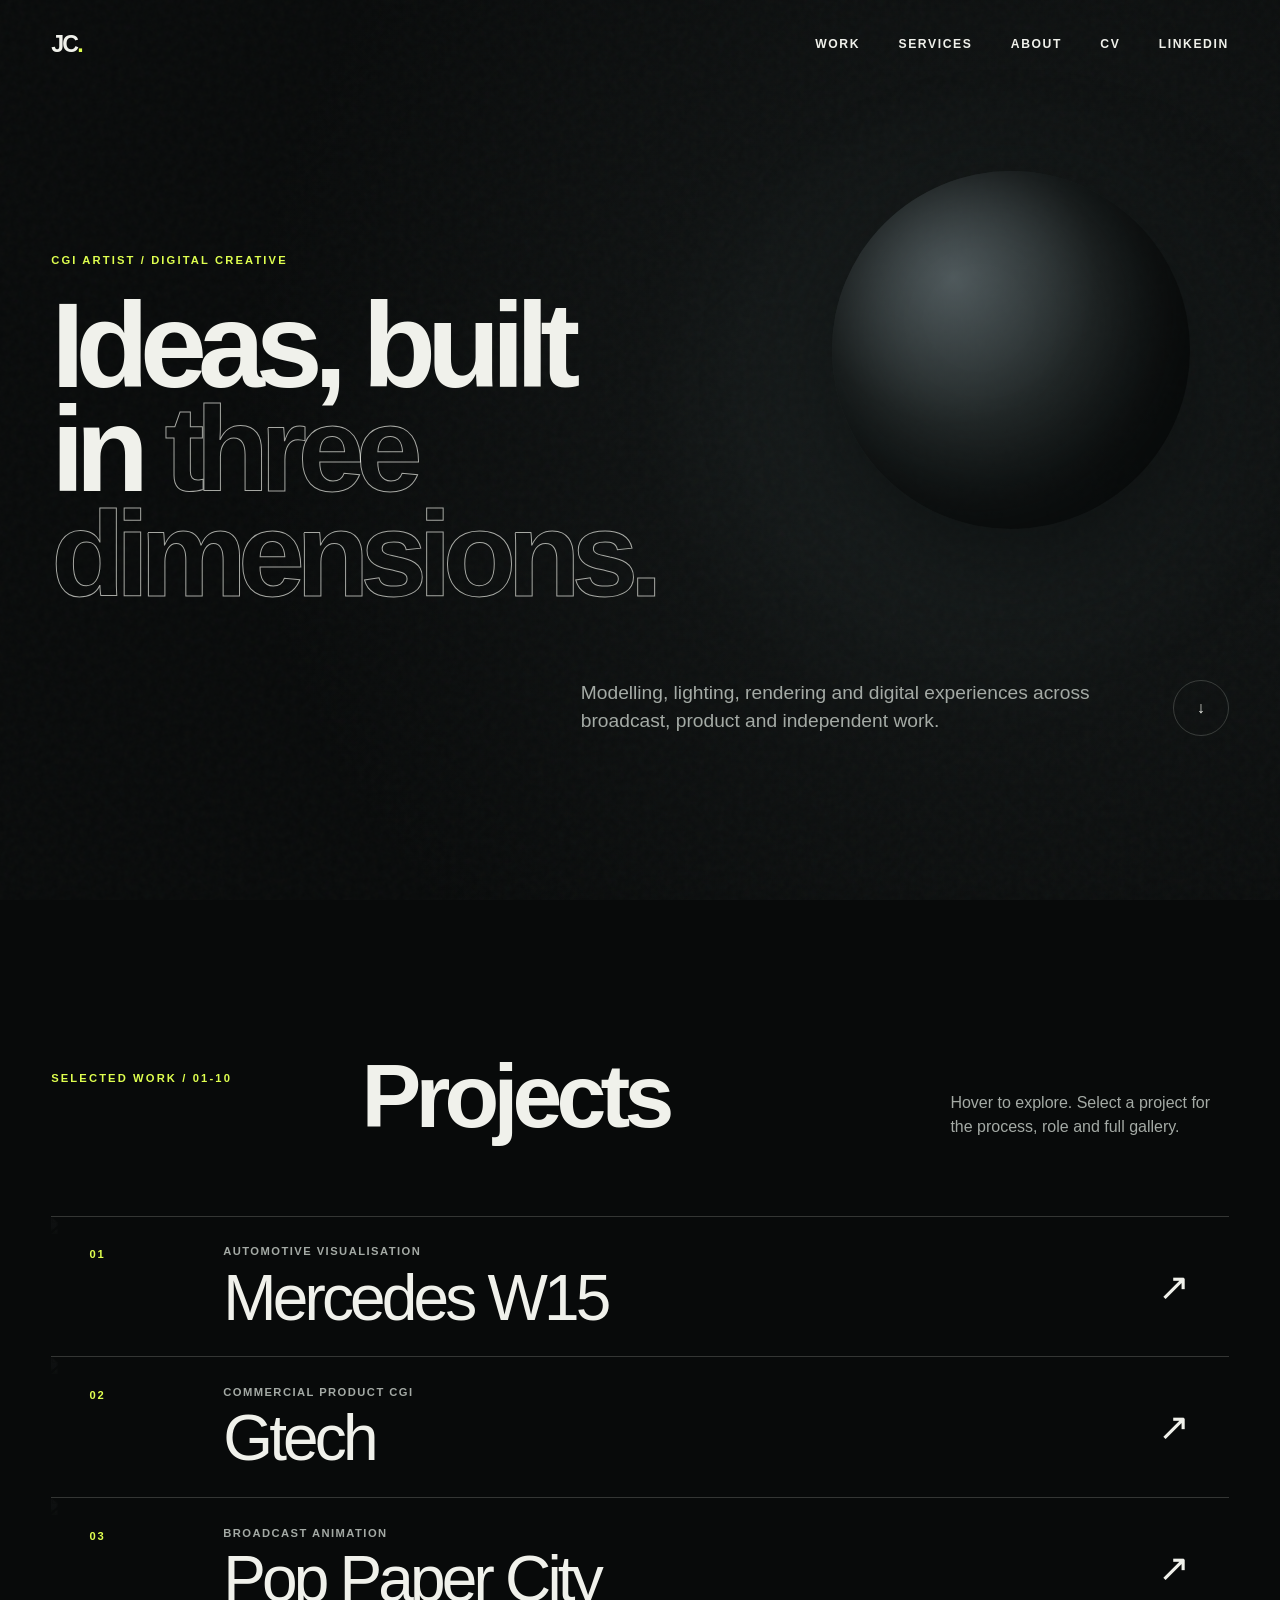
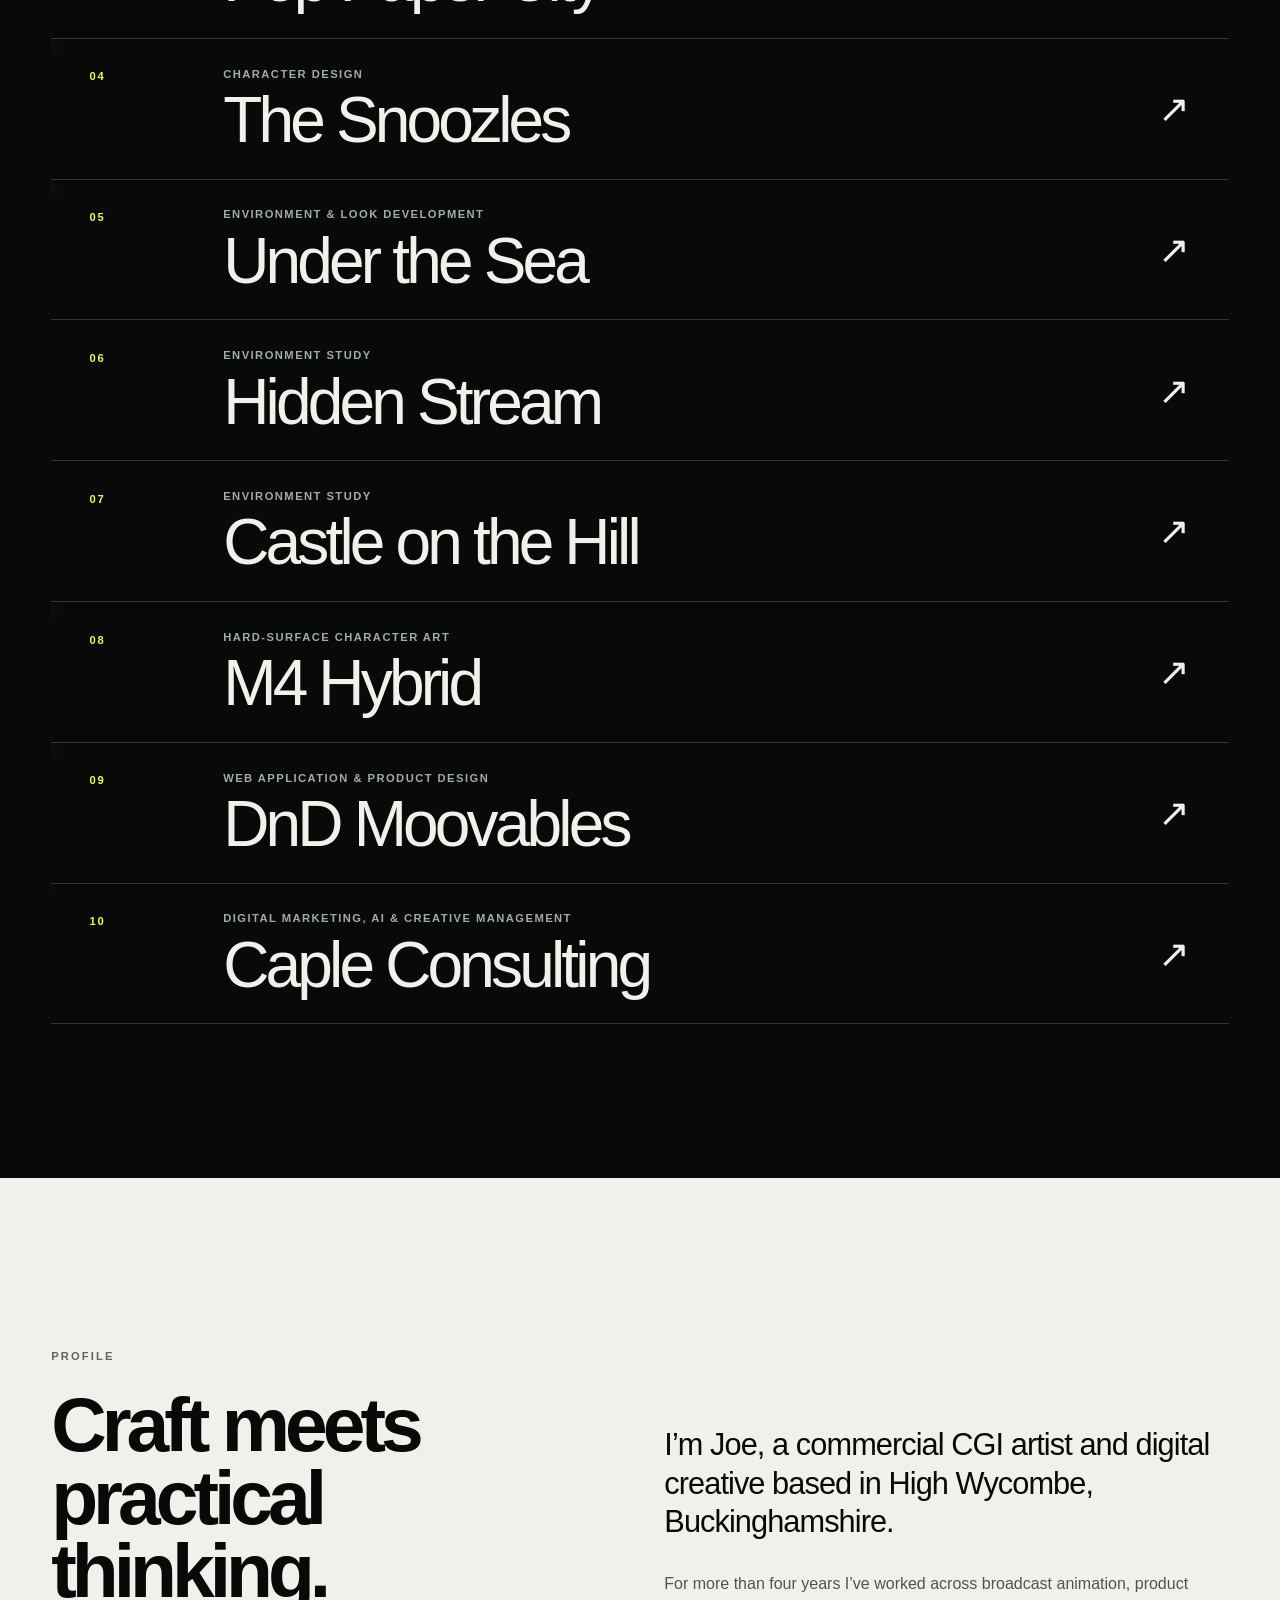
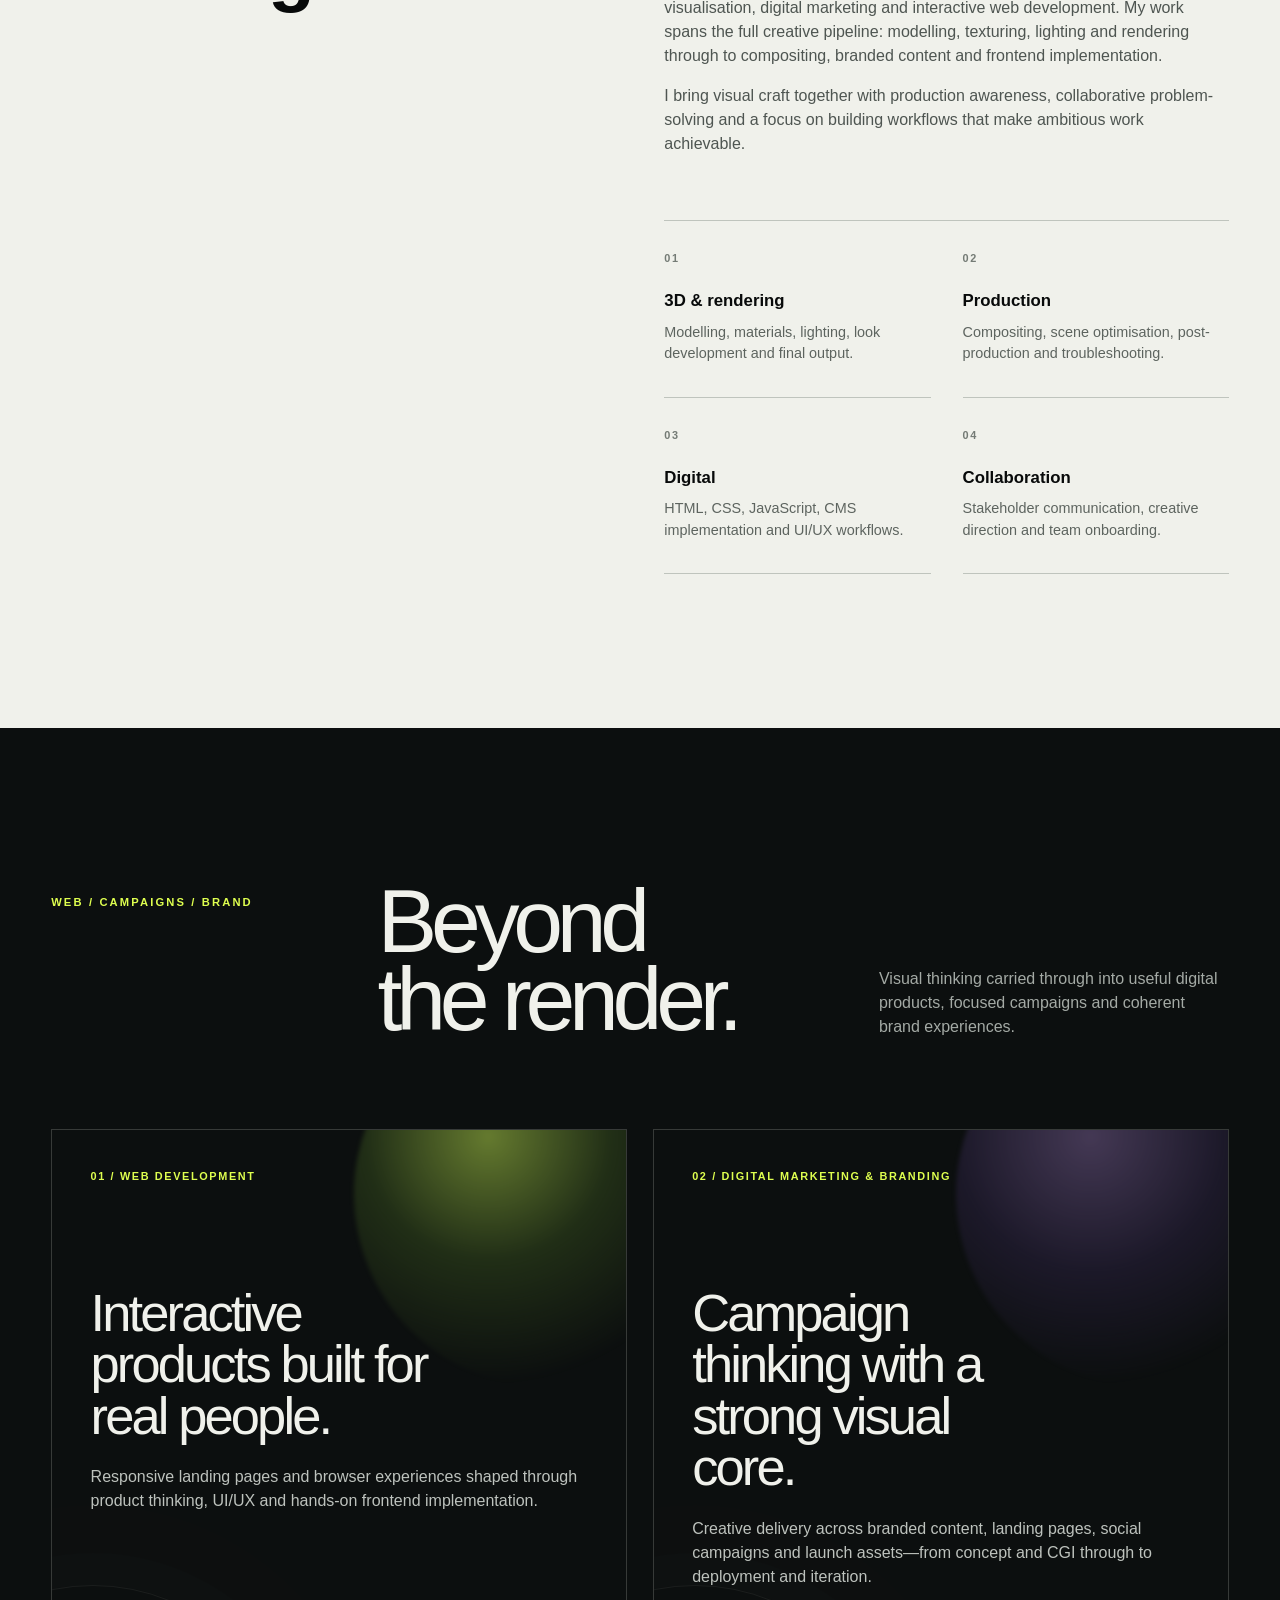
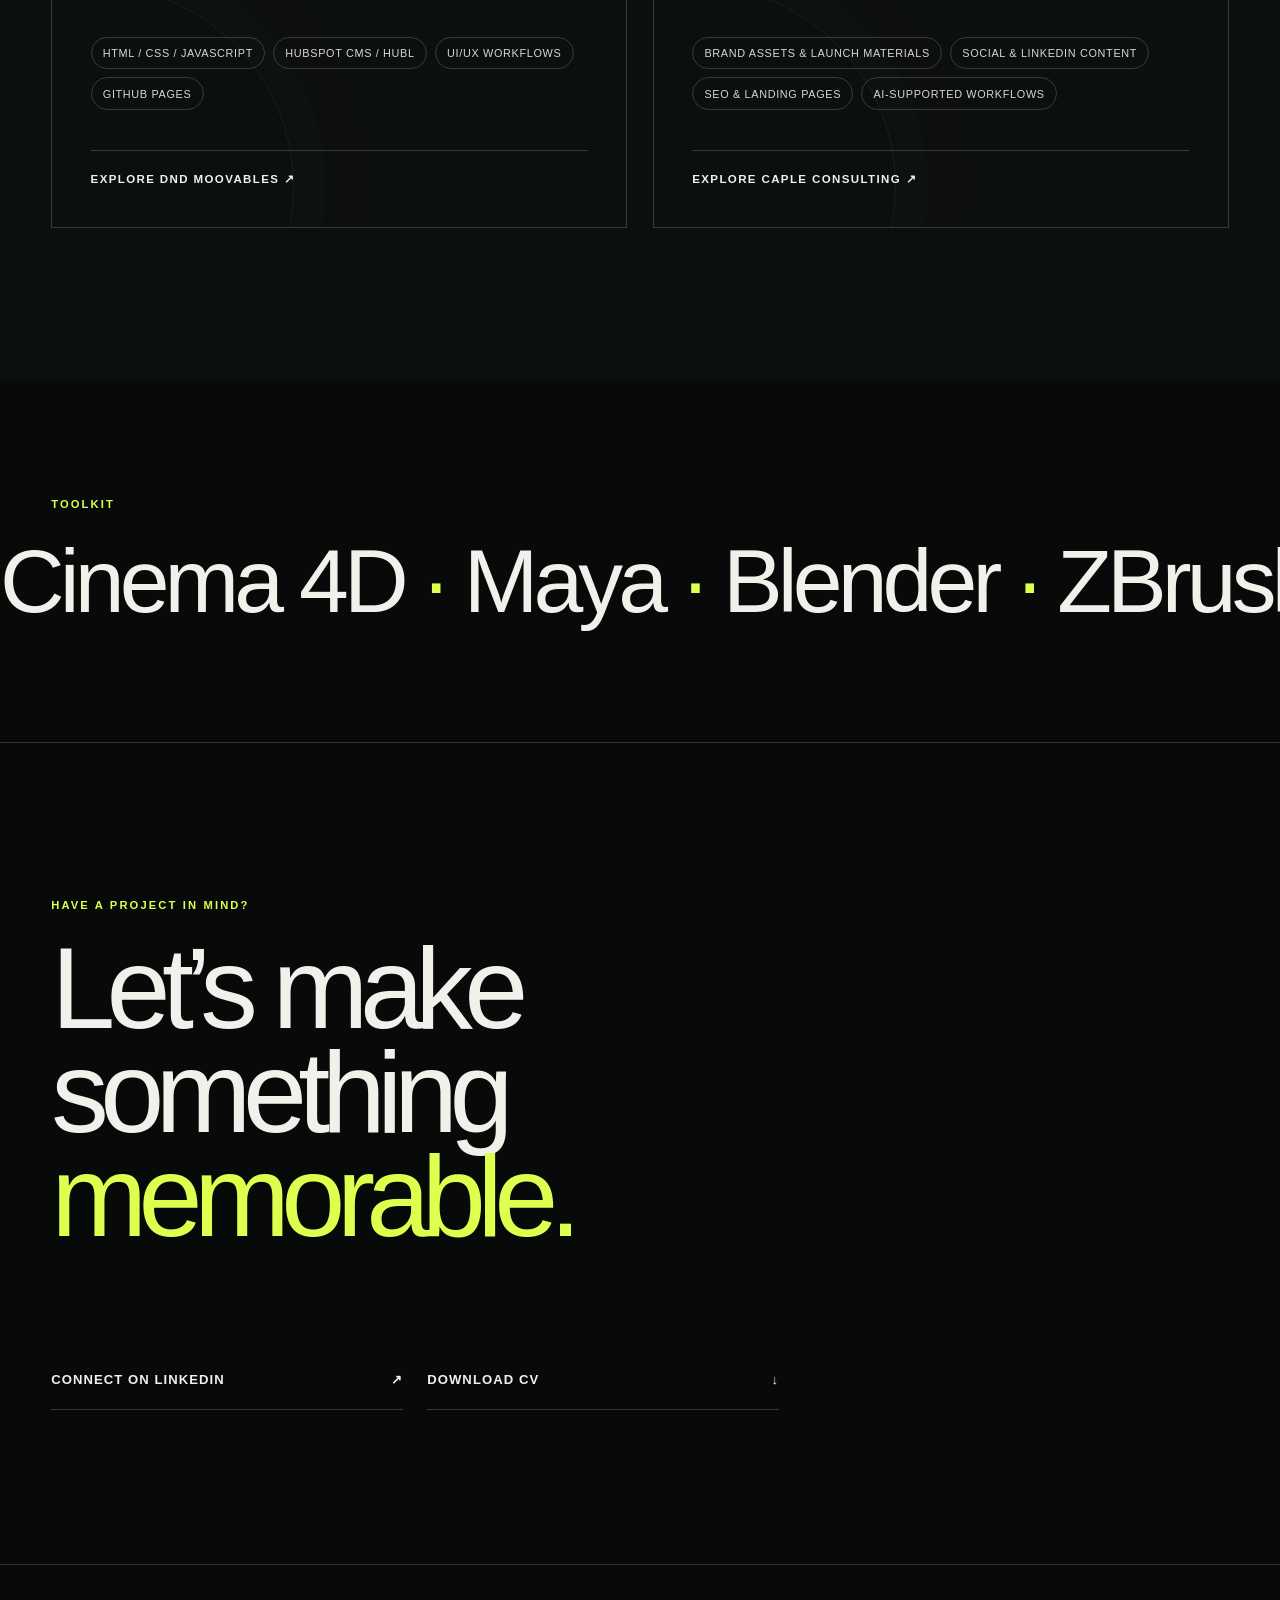
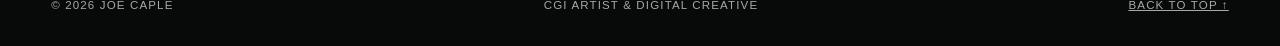
==== index.html @ e936dc35 "Add files via upload" ====
<!doctype html>
<html lang="en">
<head>
  <meta charset="utf-8">
  <meta name="viewport" content="width=device-width, initial-scale=1">
  <meta name="description" content="Joe Caple is a CGI artist and digital creative specialising in 3D, lighting, rendering and visual content.">
  <meta name="theme-color" content="#080a0a">
  <title>Joe Caple - CGI Artist</title>
  <link rel="icon" href="favicon.svg" type="image/svg+xml">
  <link rel="stylesheet" href="css/styles.css">
  <script src="js/projects.js" defer></script>
  <script src="js/main.js" defer></script>
</head>
<body id="top">
  <a class="skip-link" href="#work">Skip to selected work</a>
  <header class="site-header">
    <a class="wordmark" href="index.html" aria-label="Joe Caple, home">JC<span>.</span></a>
    <button class="menu-toggle" type="button" aria-expanded="false" aria-controls="site-nav">Menu</button>
    <nav id="site-nav" class="site-nav" aria-label="Primary navigation">
      <a href="#work">Work</a>
      <a href="#services">Services</a>
      <a href="#about">About</a>
      <a href="assets/joe-caple-cv.pdf">CV</a>
      <a href="https://www.linkedin.com/in/joe-caple-2994291ab">LinkedIn</a>
    </nav>
  </header>

  <main>
    <section class="hero" aria-labelledby="hero-title">
      <p class="eyebrow reveal">CGI artist / digital creative</p>
      <h1 id="hero-title" class="hero-title reveal">Ideas, built<br>in <span>three dimensions.</span></h1>
      <div class="hero-foot reveal">
        <p>Modelling, lighting, rendering and digital experiences across broadcast, product and independent work.</p>
        <a class="round-link" href="#work" aria-label="Explore selected work"><span aria-hidden="true">↓</span></a>
      </div>
      <div class="hero-orb" aria-hidden="true"></div>
    </section>

    <section id="work" class="work" aria-labelledby="work-title">
      <div class="section-heading reveal">
        <p class="eyebrow">Selected work / 01-10</p>
        <h2 id="work-title">Projects</h2>
        <p>Hover to explore. Select a project for the process, role and full gallery.</p>
      </div>
      <div id="project-list" class="project-list"></div>
    </section>

    <section id="about" class="about" aria-labelledby="about-title">
      <div class="section-heading reveal">
        <p class="eyebrow">Profile</p>
        <h2 id="about-title">Craft meets<br>practical thinking.</h2>
      </div>
      <div class="about-copy reveal">
        <p class="about-lead">I’m Joe, a commercial CGI artist and digital creative based in High Wycombe, Buckinghamshire.</p>
        <p>For more than four years I’ve worked across broadcast animation, product visualisation, digital marketing and interactive web development. My work spans the full creative pipeline: modelling, texturing, lighting and rendering through to compositing, branded content and frontend implementation.</p>
        <p>I bring visual craft together with production awareness, collaborative problem-solving and a focus on building workflows that make ambitious work achievable.</p>
        <div class="capability-grid" aria-label="Core capabilities">
          <div><span>01</span><h3>3D & rendering</h3><p>Modelling, materials, lighting, look development and final output.</p></div>
          <div><span>02</span><h3>Production</h3><p>Compositing, scene optimisation, post-production and troubleshooting.</p></div>
          <div><span>03</span><h3>Digital</h3><p>HTML, CSS, JavaScript, CMS implementation and UI/UX workflows.</p></div>
          <div><span>04</span><h3>Collaboration</h3><p>Stakeholder communication, creative direction and team onboarding.</p></div>
        </div>
      </div>
    </section>

    <section id="services" class="services" aria-labelledby="services-title">
      <div class="services-heading reveal">
        <p class="eyebrow">Web / campaigns / brand</p>
        <h2 id="services-title">Beyond<br>the render.</h2>
        <p>Visual thinking carried through into useful digital products, focused campaigns and coherent brand experiences.</p>
      </div>
      <div class="service-panels">
        <a class="service-panel service-web reveal" href="project.html?project=dnd-moovables">
          <span class="service-index">01 / Web development</span>
          <h3>Interactive products built for real people.</h3>
          <p>Responsive landing pages and browser experiences shaped through product thinking, UI/UX and hands-on frontend implementation.</p>
          <ul aria-label="Web development capabilities">
            <li>HTML / CSS / JavaScript</li>
            <li>HubSpot CMS / HubL</li>
            <li>UI/UX workflows</li>
            <li>GitHub Pages</li>
          </ul>
          <span class="service-link">Explore DnD Moovables ↗</span>
        </a>
        <a class="service-panel service-brand reveal" href="project.html?project=caple-consulting">
          <span class="service-index">02 / Digital marketing & branding</span>
          <h3>Campaign thinking with a strong visual core.</h3>
          <p>Creative delivery across branded content, landing pages, social campaigns and launch assets—from concept and CGI through to deployment and iteration.</p>
          <ul aria-label="Digital marketing and branding capabilities">
            <li>Brand assets & launch materials</li>
            <li>Social & LinkedIn content</li>
            <li>SEO & landing pages</li>
            <li>AI-supported workflows</li>
          </ul>
          <span class="service-link">Explore Caple Consulting ↗</span>
        </a>
      </div>
    </section>

    <section class="toolkit" aria-labelledby="toolkit-title">
      <p class="eyebrow reveal">Toolkit</p>
      <h2 id="toolkit-title" class="sr-only">Technical toolkit</h2>
      <div class="marquee" aria-label="Cinema 4D, Maya, Blender, ZBrush, Substance Painter, Arnold, Redshift, V-Ray, Photoshop, After Effects, HTML, CSS, JavaScript, HubSpot CMS and HubL">
        <div>Cinema 4D <span>·</span> Maya <span>·</span> Blender <span>·</span> ZBrush <span>·</span> Substance Painter <span>·</span> Arnold <span>·</span> Redshift <span>·</span> V-Ray <span>·</span> Photoshop <span>·</span> After Effects <span>·</span> HTML <span>·</span> CSS <span>·</span> JavaScript <span>·</span> HubSpot CMS <span>·</span> HubL</div>
      </div>
    </section>

    <section class="contact" aria-labelledby="contact-title">
      <p class="eyebrow reveal">Have a project in mind?</p>
      <h2 id="contact-title" class="reveal">Let’s make<br>something <span>memorable.</span></h2>
      <div class="contact-links reveal">
        <a href="https://www.linkedin.com/in/joe-caple-2994291ab">Connect on LinkedIn <span>↗</span></a>
        <a href="assets/joe-caple-cv.pdf">Download CV <span>↓</span></a>
      </div>
    </section>
  </main>

  <footer class="site-footer">
    <p>© <span id="year"></span> Joe Caple</p>
    <p>CGI artist & digital creative</p>
    <a href="#top">Back to top ↑</a>
  </footer>
</body>
</html>
---- css/styles.css ----
:root {
  --ink: #080a0a;
  --panel: #101313;
  --soft-panel: #161a1a;
  --paper: #f0f1eb;
  --muted: #a4aaa5;
  --line: rgba(240, 241, 235, 0.19);
  --accent: #dfff4f;
  --page-pad: clamp(1.25rem, 4vw, 4rem);
  --header-h: 5.5rem;
  --ease: cubic-bezier(.2, .8, .2, 1);
}

* { box-sizing: border-box; }
html { scroll-behavior: smooth; }
body {
  margin: 0;
  overflow-x: hidden;
  color: var(--paper);
  background: var(--ink);
  font-family: Inter, "Helvetica Neue", Helvetica, Arial, sans-serif;
  font-size: 16px;
  line-height: 1.5;
  -webkit-font-smoothing: antialiased;
}
body::selection { color: var(--ink); background: var(--accent); }
img, video { display: block; width: 100%; }
a { color: inherit; }
button { font: inherit; }
.sr-only {
  position: absolute;
  width: 1px;
  height: 1px;
  padding: 0;
  margin: -1px;
  overflow: hidden;
  clip: rect(0, 0, 0, 0);
  white-space: nowrap;
  border: 0;
}
.skip-link {
  position: fixed;
  z-index: 100;
  top: 0;
  left: 1rem;
  padding: .7rem 1rem;
  color: var(--ink);
  background: var(--accent);
  transform: translateY(-120%);
  transition: transform .2s;
}
.skip-link:focus { transform: translateY(0); }

.site-header {
  position: absolute;
  z-index: 20;
  inset: 0 0 auto;
  height: var(--header-h);
  display: flex;
  align-items: center;
  justify-content: space-between;
  padding: 0 var(--page-pad);
}
.wordmark {
  font-size: 1.45rem;
  font-weight: 900;
  letter-spacing: -.08em;
  text-decoration: none;
}
.wordmark span { color: var(--accent); }
.site-nav { display: flex; gap: clamp(1.25rem, 3vw, 3rem); }
.site-nav a {
  position: relative;
  font-size: .76rem;
  font-weight: 700;
  letter-spacing: .13em;
  text-decoration: none;
  text-transform: uppercase;
}
.site-nav a::after {
  position: absolute;
  content: "";
  inset: auto 0 -.45rem;
  height: 1px;
  background: var(--accent);
  transform: scaleX(0);
  transform-origin: right;
  transition: transform .35s var(--ease);
}
.site-nav a:hover::after, .site-nav a:focus-visible::after { transform: scaleX(1); transform-origin: left; }
.menu-toggle { display: none; }

.hero {
  position: relative;
  min-height: min(940px, 100svh);
  display: flex;
  flex-direction: column;
  justify-content: center;
  overflow: hidden;
  padding: calc(var(--header-h) + 3rem) var(--page-pad) 3rem;
  background: radial-gradient(circle at 76% 45%, #202727 0, #0e1111 30%, var(--ink) 67%);
}
.hero::before {
  position: absolute;
  content: "";
  inset: 0;
  opacity: .18;
  pointer-events: none;
  background-image: url("data:image/svg+xml,%3Csvg viewBox='0 0 180 180' xmlns='http://www.w3.org/2000/svg'%3E%3Cfilter id='n'%3E%3CfeTurbulence type='fractalNoise' baseFrequency='.75' numOctaves='4' stitchTiles='stitch'/%3E%3C/filter%3E%3Crect width='100%25' height='100%25' filter='url(%23n)' opacity='.18'/%3E%3C/svg%3E");
}
.eyebrow {
  position: relative;
  margin: 0 0 1.5rem;
  color: var(--accent);
  font-size: .7rem;
  font-weight: 800;
  letter-spacing: .19em;
  text-transform: uppercase;
}
.hero-title {
  position: relative;
  z-index: 2;
  max-width: 13ch;
  margin: 0;
  font-size: clamp(3.6rem, 9.4vw, 9rem);
  font-weight: 600;
  line-height: .87;
  letter-spacing: -.075em;
}
.hero-title span { color: transparent; -webkit-text-stroke: 1px rgba(240,241,235,.68); }
.hero-foot {
  position: relative;
  z-index: 2;
  display: flex;
  align-items: flex-end;
  justify-content: space-between;
  max-width: 55rem;
  margin-top: clamp(3rem, 8vh, 7rem);
  margin-left: auto;
}
.hero-foot p { max-width: 35rem; margin: 0; color: var(--muted); font-size: clamp(1rem, 1.5vw, 1.25rem); }
.round-link {
  display: grid;
  width: 3.5rem;
  aspect-ratio: 1;
  place-items: center;
  flex: none;
  margin-left: 2rem;
  border: 1px solid var(--line);
  border-radius: 50%;
  text-decoration: none;
  transition: color .3s, background .3s, transform .3s;
}
.round-link:hover { color: var(--ink); background: var(--accent); transform: translateY(.3rem); }
.hero-orb {
  position: absolute;
  z-index: 1;
  top: 19%;
  right: 7%;
  width: clamp(12rem, 28vw, 28rem);
  aspect-ratio: 1;
  border-radius: 50%;
  opacity: .7;
  background: radial-gradient(circle at 34% 30%, #667276, #232929 42%, #0a0d0d 72%);
  box-shadow: inset -2rem -2rem 6rem #020303, 0 2rem 8rem #050707;
}

.work { padding: clamp(6rem, 12vw, 11rem) var(--page-pad); }
.section-heading {
  display: grid;
  grid-template-columns: minmax(7rem, 1fr) minmax(12rem, 2fr) minmax(15rem, 1fr);
  align-items: end;
  gap: 2rem;
  margin-bottom: clamp(3rem, 6vw, 6rem);
}
.section-heading .eyebrow { align-self: start; margin-top: 1rem; }
.section-heading h2 {
  margin: 0;
  font-size: clamp(3rem, 7vw, 7rem);
  font-weight: 600;
  line-height: .95;
  letter-spacing: -.065em;
}
.section-heading > p:last-child { max-width: 24rem; margin: 0; color: var(--muted); }
.project-list { border-top: 1px solid var(--line); }
.project-strip {
  position: relative;
  min-height: 8.5rem;
  height: clamp(8.5rem, 11vw, 11rem);
  display: grid;
  grid-template-columns: minmax(3.5rem, .45fr) 4fr auto;
  align-items: center;
  gap: 2rem;
  overflow: hidden;
  padding: 1.5rem clamp(1rem, 3vw, 3rem);
  border-bottom: 1px solid var(--line);
  isolation: isolate;
  text-decoration: none;
  transition: height .65s var(--ease), padding .65s var(--ease);
}
.project-strip:hover, .project-strip:focus-visible { height: clamp(21rem, 40vw, 34rem); padding-block: 3rem; outline: none; }
.project-media, .project-shade { position: absolute; z-index: -2; inset: 0; height: 100%; }
.project-media { object-fit: cover; opacity: .2; filter: saturate(.7); transform: scale(1.02); transition: opacity .5s, filter .5s, transform .8s var(--ease); }
.project-shade { z-index: -1; background: linear-gradient(90deg, rgba(8,10,10,.87), rgba(8,10,10,.25) 70%, rgba(8,10,10,.7)); }
.project-strip:hover .project-media, .project-strip:focus-visible .project-media { opacity: .88; filter: saturate(1); transform: scale(1); }
.project-strip[href*="caple-consulting"] .project-shade { background: linear-gradient(90deg, rgba(8,10,10,.95), rgba(8,10,10,.62) 72%, rgba(8,10,10,.82)); }
.project-number { align-self: start; padding-top: .35rem; color: var(--accent); font-size: .7rem; font-weight: 800; letter-spacing: .16em; }
.project-meta { display: flex; flex-direction: column; min-width: 0; }
.project-category { margin-bottom: .35rem; color: var(--muted); font-size: .7rem; font-weight: 700; letter-spacing: .13em; text-transform: uppercase; }
.project-meta strong { font-size: clamp(2rem, 5vw, 5rem); font-weight: 500; line-height: 1; letter-spacing: -.06em; }
.project-intro {
  max-width: 36rem;
  max-height: 0;
  margin-top: 0;
  overflow: hidden;
  color: rgba(240,241,235,.82);
  opacity: 0;
  transform: translateY(1rem);
  transition: opacity .4s .14s, transform .4s .14s, max-height .4s, margin .4s;
}
.project-strip:hover .project-intro, .project-strip:focus-visible .project-intro { max-height: 6rem; margin-top: 1.2rem; opacity: 1; transform: none; }
.project-arrow { font-size: clamp(1.5rem, 3vw, 3rem); transition: color .3s, transform .4s var(--ease); }
.project-strip:hover .project-arrow, .project-strip:focus-visible .project-arrow { color: var(--accent); transform: rotate(45deg); }

.about {
  display: grid;
  grid-template-columns: .95fr 1.05fr;
  gap: clamp(3rem, 8vw, 9rem);
  padding: clamp(7rem, 12vw, 12rem) var(--page-pad);
  color: var(--ink);
  background: var(--paper);
}
.about .section-heading { display: block; margin: 0; }
.about .section-heading .eyebrow { color: #5e665f; }
.about .section-heading h2 { font-size: clamp(3rem, 6vw, 6rem); }
.about-copy { padding-top: 4rem; }
.about-copy > p { max-width: 45rem; color: #4e5551; }
.about-copy .about-lead { color: var(--ink); font-size: clamp(1.4rem, 2.4vw, 2.25rem); line-height: 1.25; letter-spacing: -.03em; }
.capability-grid {
  display: grid;
  grid-template-columns: 1fr 1fr;
  gap: 0 2rem;
  margin-top: 4rem;
  border-top: 1px solid #bfc4bd;
}
.capability-grid div { padding: 1.5rem 0 2rem; border-bottom: 1px solid #bfc4bd; }
.capability-grid span { color: #747b75; font-size: .68rem; font-weight: 800; letter-spacing: .15em; }
.capability-grid h3 { margin: 1.2rem 0 .5rem; font-size: 1.05rem; }
.capability-grid p { margin: 0; color: #5d645f; font-size: .9rem; }

.services {
  padding: clamp(7rem, 12vw, 12rem) var(--page-pad);
  background: #0c0f0f;
}
.services-heading {
  display: grid;
  grid-template-columns: minmax(8rem, .75fr) 1.25fr 1fr;
  align-items: end;
  gap: clamp(2rem, 5vw, 6rem);
  margin-bottom: clamp(3rem, 7vw, 7rem);
}
.services-heading .eyebrow { align-self: start; margin-top: .8rem; }
.services-heading h2 {
  margin: 0;
  font-size: clamp(3.5rem, 7vw, 7rem);
  font-weight: 500;
  line-height: .88;
  letter-spacing: -.07em;
}
.services-heading > p:last-child { max-width: 28rem; margin: 0; color: var(--muted); }
.service-panels { display: grid; grid-template-columns: 1fr 1fr; gap: clamp(1rem, 2vw, 2rem); }
.service-panel {
  position: relative;
  min-height: 37rem;
  display: flex;
  flex-direction: column;
  overflow: hidden;
  padding: clamp(1.5rem, 3vw, 3rem);
  border: 1px solid var(--line);
  isolation: isolate;
  text-decoration: none;
  transition: border-color .4s, transform .5s var(--ease);
}
.service-panel::before, .service-panel::after {
  position: absolute;
  z-index: -1;
  content: "";
  border-radius: 50%;
  transition: transform .8s var(--ease), opacity .5s;
}
.service-panel::before {
  top: -8rem;
  right: -7rem;
  width: 24rem;
  aspect-ratio: 1;
  opacity: .58;
  filter: blur(2px);
}
.service-web::before { background: radial-gradient(circle at 35% 35%, #a5c846, #30451c 35%, transparent 70%); }
.service-brand::before { background: radial-gradient(circle at 35% 35%, #6d5787, #28203c 38%, transparent 70%); }
.service-panel::after {
  inset: auto auto -10rem -10rem;
  width: 25rem;
  aspect-ratio: 1;
  opacity: .35;
  border: 1px solid var(--line);
  box-shadow: 0 0 0 2rem rgba(255,255,255,.015), 0 0 0 5rem rgba(255,255,255,.012);
}
.service-panel:hover { border-color: rgba(223,255,79,.65); transform: translateY(-.35rem); }
.service-panel:hover::before { opacity: .8; transform: scale(1.12) translate(-1rem, 1rem); }
.service-index { color: var(--accent); font-size: .68rem; font-weight: 800; letter-spacing: .15em; text-transform: uppercase; }
.service-panel h3 {
  max-width: 12ch;
  margin: clamp(4rem, 8vw, 7rem) 0 1.5rem;
  font-size: clamp(2.2rem, 4.1vw, 4.3rem);
  font-weight: 500;
  line-height: .98;
  letter-spacing: -.055em;
}
.service-panel > p { max-width: 35rem; margin: 0; color: #bdc2bd; }
.service-panel ul { display: flex; flex-wrap: wrap; gap: .5rem; margin: auto 0 2.5rem; padding: 3rem 0 0; list-style: none; }
.service-panel li { padding: .45rem .7rem; border: 1px solid var(--line); border-radius: 999px; color: #d5d8d2; font-size: .68rem; letter-spacing: .06em; text-transform: uppercase; }
.service-link { padding-top: 1.25rem; border-top: 1px solid var(--line); font-size: .72rem; font-weight: 800; letter-spacing: .12em; text-transform: uppercase; }

.toolkit { overflow: hidden; padding: clamp(5rem, 9vw, 8rem) 0; }
.toolkit .eyebrow { margin-left: var(--page-pad); }
.marquee { white-space: nowrap; }
.marquee div { width: max-content; font-size: clamp(2.8rem, 7vw, 7rem); font-weight: 500; line-height: 1; letter-spacing: -.055em; animation: drift 28s linear infinite alternate; }
.marquee span { color: var(--accent); }
@keyframes drift { to { transform: translateX(calc(-100% + 100vw)); } }

.contact { padding: clamp(7rem, 12vw, 12rem) var(--page-pad); border-top: 1px solid var(--line); }
.contact h2 { max-width: 13ch; margin: 0; font-size: clamp(3.6rem, 9vw, 9rem); font-weight: 500; line-height: .9; letter-spacing: -.075em; }
.contact h2 span { color: var(--accent); }
.contact-links { display: flex; gap: 1.5rem; margin-top: clamp(3rem, 8vw, 7rem); }
.contact-links a {
  display: flex;
  align-items: center;
  justify-content: space-between;
  width: min(100%, 22rem);
  padding: 1.2rem 0;
  border-bottom: 1px solid var(--line);
  font-size: .82rem;
  font-weight: 700;
  letter-spacing: .08em;
  text-decoration: none;
  text-transform: uppercase;
  transition: color .3s, border-color .3s;
}
.contact-links a:hover { color: var(--accent); border-color: var(--accent); }
.site-footer {
  display: flex;
  justify-content: space-between;
  gap: 1rem;
  padding: 2rem var(--page-pad);
  border-top: 1px solid var(--line);
  color: var(--muted);
  font-size: .72rem;
  letter-spacing: .1em;
  text-transform: uppercase;
}
.site-footer p { margin: 0; }

.reveal { opacity: 0; transform: translateY(2rem); transition: opacity .75s var(--ease), transform .75s var(--ease); }
.reveal.is-visible { opacity: 1; transform: none; }

/* Project page */
.project-page .site-header { position: absolute; }
.project-page.has-light-hero .site-header {
  color: #071b36;
  background: linear-gradient(180deg, rgba(255,255,255,.82), rgba(255,255,255,0));
}
.project-hero { position: relative; min-height: min(860px, 92svh); display: flex; align-items: end; overflow: hidden; isolation: isolate; }
.project-hero > img, .project-hero > video { position: absolute; z-index: -2; inset: 0; height: 100%; object-fit: cover; }
.project-hero .project-shade { z-index: -1; background: linear-gradient(0deg, rgba(8,10,10,.9), rgba(8,10,10,.05) 67%), linear-gradient(90deg, rgba(8,10,10,.4), transparent); }
.project-hero-copy { width: 100%; padding: calc(var(--header-h) + 4rem) var(--page-pad) clamp(3rem, 7vw, 7rem); }
.project-hero-copy h1 { max-width: 13ch; margin: 0; font-size: clamp(4rem, 11vw, 11rem); font-weight: 500; line-height: .84; letter-spacing: -.08em; }
.project-hero-copy .project-year { margin: 2rem 0 0; color: #d5d8d2; font-size: .78rem; font-weight: 700; letter-spacing: .12em; text-transform: uppercase; }
.project-external-links { display: flex; flex-wrap: wrap; gap: .75rem; margin-top: 1.5rem; }
.project-external-links a {
  display: inline-flex;
  align-items: center;
  gap: 1.5rem;
  padding: .72rem 1rem;
  border: 1px solid rgba(240,241,235,.45);
  background: rgba(8,10,10,.38);
  color: var(--paper);
  font-size: .68rem;
  font-weight: 800;
  letter-spacing: .12em;
  text-decoration: none;
  text-transform: uppercase;
  backdrop-filter: blur(10px);
  transition: color .25s, background .25s, border-color .25s;
}
.project-external-links a:hover, .project-external-links a:focus-visible { color: var(--ink); background: var(--accent); border-color: var(--accent); }
.content-width { width: min(100% - (2 * var(--page-pad)), 93rem); margin-inline: auto; }
.project-overview { display: grid; grid-template-columns: 1.12fr .88fr; gap: clamp(3rem, 10vw, 11rem); padding-block: clamp(6rem, 10vw, 10rem); }
.project-kicker { margin: 0; font-size: clamp(2rem, 4.5vw, 4.6rem); line-height: 1.1; letter-spacing: -.055em; }
.project-description { color: var(--muted); font-size: 1.05rem; }
.project-description > p { margin: 0 0 4rem; }
.project-description dl { margin: 0; }
.project-description dl div { display: grid; grid-template-columns: 7rem 1fr; gap: 1rem; padding: 1rem 0; border-top: 1px solid var(--line); }
.project-description dl div:last-child { border-bottom: 1px solid var(--line); }
.project-description dt { color: var(--paper); font-size: .7rem; font-weight: 800; letter-spacing: .13em; text-transform: uppercase; }
.project-description dd { margin: 0; }
.mini-heading { display: flex; align-items: end; justify-content: space-between; margin-bottom: 2rem; }
.mini-heading .eyebrow { margin: 0; }
.mini-heading h2 { margin: 0; font-size: clamp(2rem, 4vw, 4rem); font-weight: 500; letter-spacing: -.05em; }
.project-film { padding-bottom: clamp(5rem, 10vw, 10rem); }
.project-film-grid { display: grid; grid-template-columns: 1fr; gap: 1.5rem; }
.project-film-grid.is-multiple { grid-template-columns: repeat(2, 1fr); }
.project-film figure { margin: 0; }
.project-film video { max-height: 80svh; aspect-ratio: 16 / 9; object-fit: contain; background: #030404; }
.project-film figcaption { padding: .85rem 0; color: var(--muted); font-size: .7rem; font-weight: 800; letter-spacing: .12em; text-transform: uppercase; }
.gallery { display: grid; grid-template-columns: repeat(2, 1fr); gap: clamp(.5rem, 1.5vw, 1.5rem); padding-bottom: clamp(6rem, 11vw, 11rem); }
.gallery-item { min-height: 25rem; margin: 0; overflow: hidden; background: var(--panel); }
.gallery-item:nth-child(3n + 1) { grid-column: 1 / -1; }
.gallery-item img { height: 100%; min-height: 25rem; object-fit: cover; transition: transform .8s var(--ease); }
.gallery-item:hover img { transform: scale(1.018); }
.project-notes { display: grid; grid-template-columns: .7fr 1.3fr; gap: clamp(3rem, 8vw, 8rem); padding-bottom: clamp(7rem, 12vw, 12rem); }
.project-notes .mini-heading { display: block; }
.notes-list { border-top: 1px solid var(--line); }
.notes-list > div { display: grid; grid-template-columns: 3.5rem .7fr 1.3fr; gap: 1.5rem; padding: 1.7rem 0; border-bottom: 1px solid var(--line); }
.notes-list span { color: var(--accent); font-size: .65rem; font-weight: 800; }
.notes-list h3 { margin: 0; font-size: .85rem; text-transform: uppercase; letter-spacing: .08em; }
.notes-list p { margin: 0; color: var(--muted); }
.project-pagination { display: grid; grid-template-columns: 1fr 1fr; border-top: 1px solid var(--line); }
.project-pagination a { display: flex; flex-direction: column; padding: 2.5rem 0; text-decoration: none; }
.project-pagination a:last-child { align-items: end; text-align: right; border-left: 1px solid var(--line); }
.project-pagination span { color: var(--accent); font-size: .68rem; font-weight: 800; letter-spacing: .15em; text-transform: uppercase; }
.project-pagination strong { margin-top: .5rem; font-size: clamp(1.5rem, 3vw, 3rem); font-weight: 500; letter-spacing: -.045em; }

@media (max-width: 800px) {
  :root { --header-h: 4.5rem; }
  .menu-toggle { display: block; padding: .4rem 0; border: 0; color: var(--paper); background: none; font-size: .7rem; font-weight: 800; letter-spacing: .14em; text-transform: uppercase; }
  .site-nav:not(.project-nav) { position: absolute; top: var(--header-h); right: var(--page-pad); display: none; flex-direction: column; min-width: 12rem; gap: 1.25rem; padding: 1.5rem; background: rgba(16,19,19,.98); border: 1px solid var(--line); }
  .site-nav.is-open { display: flex; }
  .project-nav a:nth-child(2) { display: none; }
  .hero { min-height: 800px; justify-content: flex-end; }
  .hero-orb { top: 16%; right: -5%; width: 60vw; }
  .hero-title { font-size: clamp(3.15rem, 13.5vw, 5.7rem); }
  .hero-foot { display: block; margin: 3rem 0 0; }
  .round-link { margin: 2rem 0 0; }
  .section-heading { display: block; }
  .section-heading h2 { margin: 1rem 0 2rem; }
  .project-strip, .project-strip:hover, .project-strip:focus-visible { height: 22rem; grid-template-columns: 2.2rem 1fr auto; align-items: end; gap: .75rem; padding: 1.25rem; }
  .project-media { opacity: .8; filter: none; }
  .project-intro { display: none; }
  .project-meta strong { font-size: clamp(2.1rem, 10vw, 4rem); }
  .about { grid-template-columns: 1fr; }
  .about-copy { padding-top: 0; }
  .capability-grid { grid-template-columns: 1fr; }
  .services-heading { display: block; }
  .services-heading h2 { margin: 1rem 0 2rem; }
  .service-panels { grid-template-columns: 1fr; }
  .service-panel { min-height: 34rem; }
  .contact-links { flex-direction: column; }
  .site-footer { flex-wrap: wrap; }
  .site-footer p:nth-child(2) { display: none; }
  .project-hero { min-height: 76svh; }
  .project-overview { grid-template-columns: 1fr; }
  .project-description > p { margin-bottom: 2.5rem; }
  .gallery { grid-template-columns: 1fr; }
  .project-film-grid.is-multiple { grid-template-columns: 1fr; }
  .gallery-item, .gallery-item:nth-child(3n + 1) { grid-column: auto; min-height: 16rem; }
  .gallery-item img { min-height: 16rem; }
  .project-notes { grid-template-columns: 1fr; }
  .notes-list > div { grid-template-columns: 2rem 1fr; }
  .notes-list p { grid-column: 2; }
}

@media (prefers-reduced-motion: reduce) {
  html { scroll-behavior: auto; }
  *, *::before, *::after { animation-duration: .01ms !important; animation-iteration-count: 1 !important; transition-duration: .01ms !important; }
  .reveal { opacity: 1; transform: none; }
}
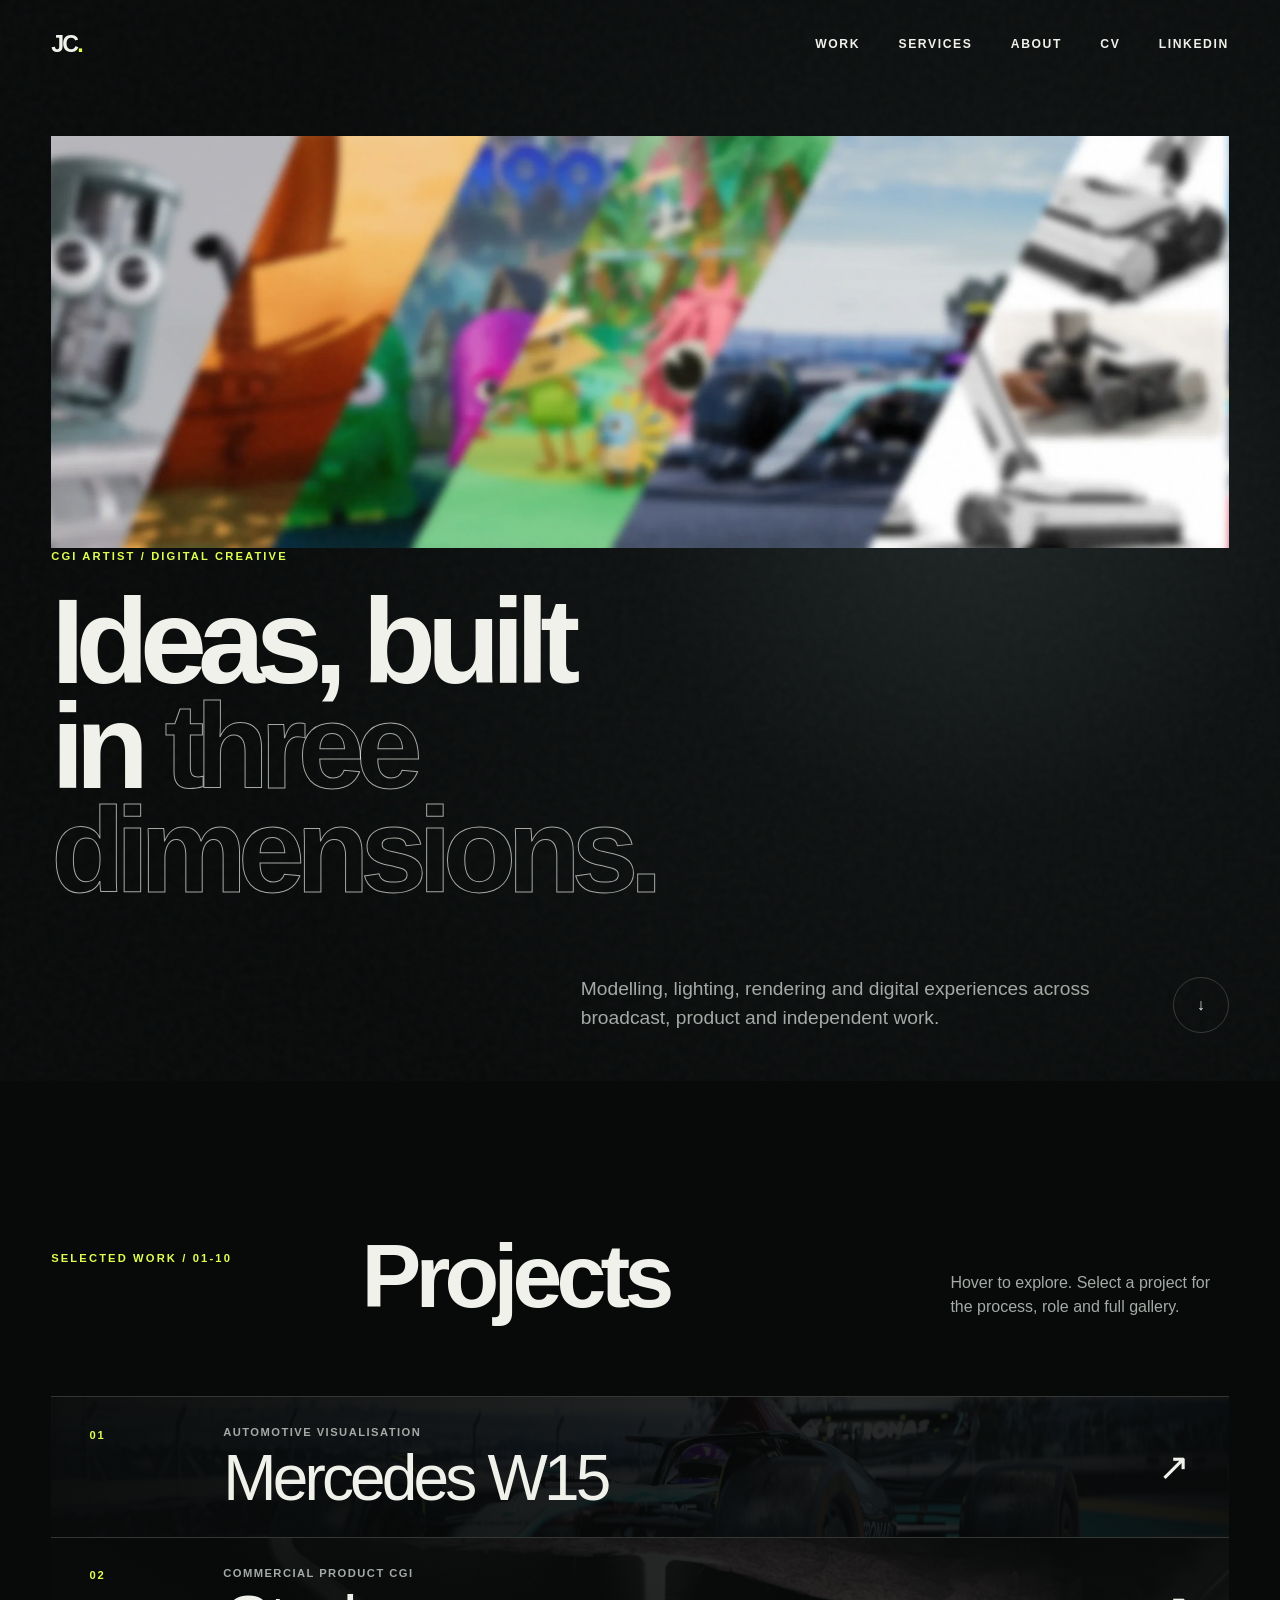
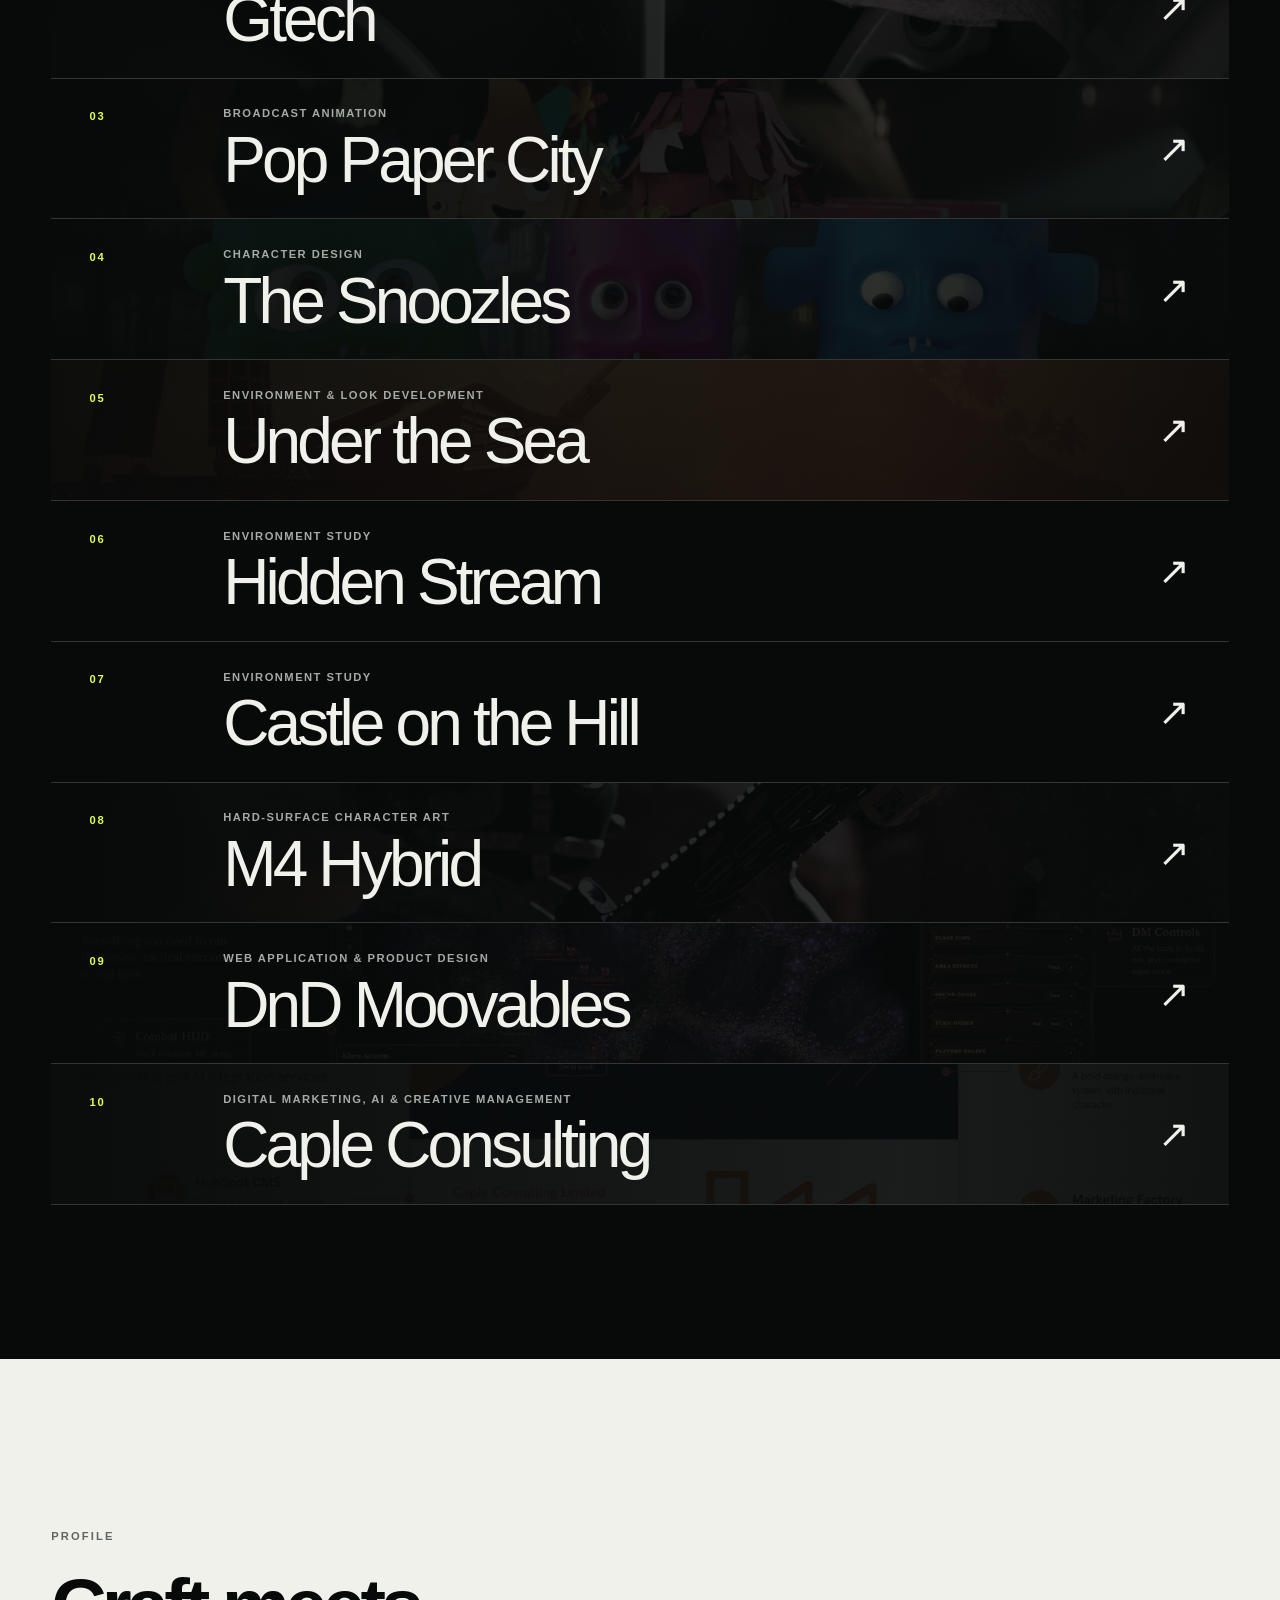
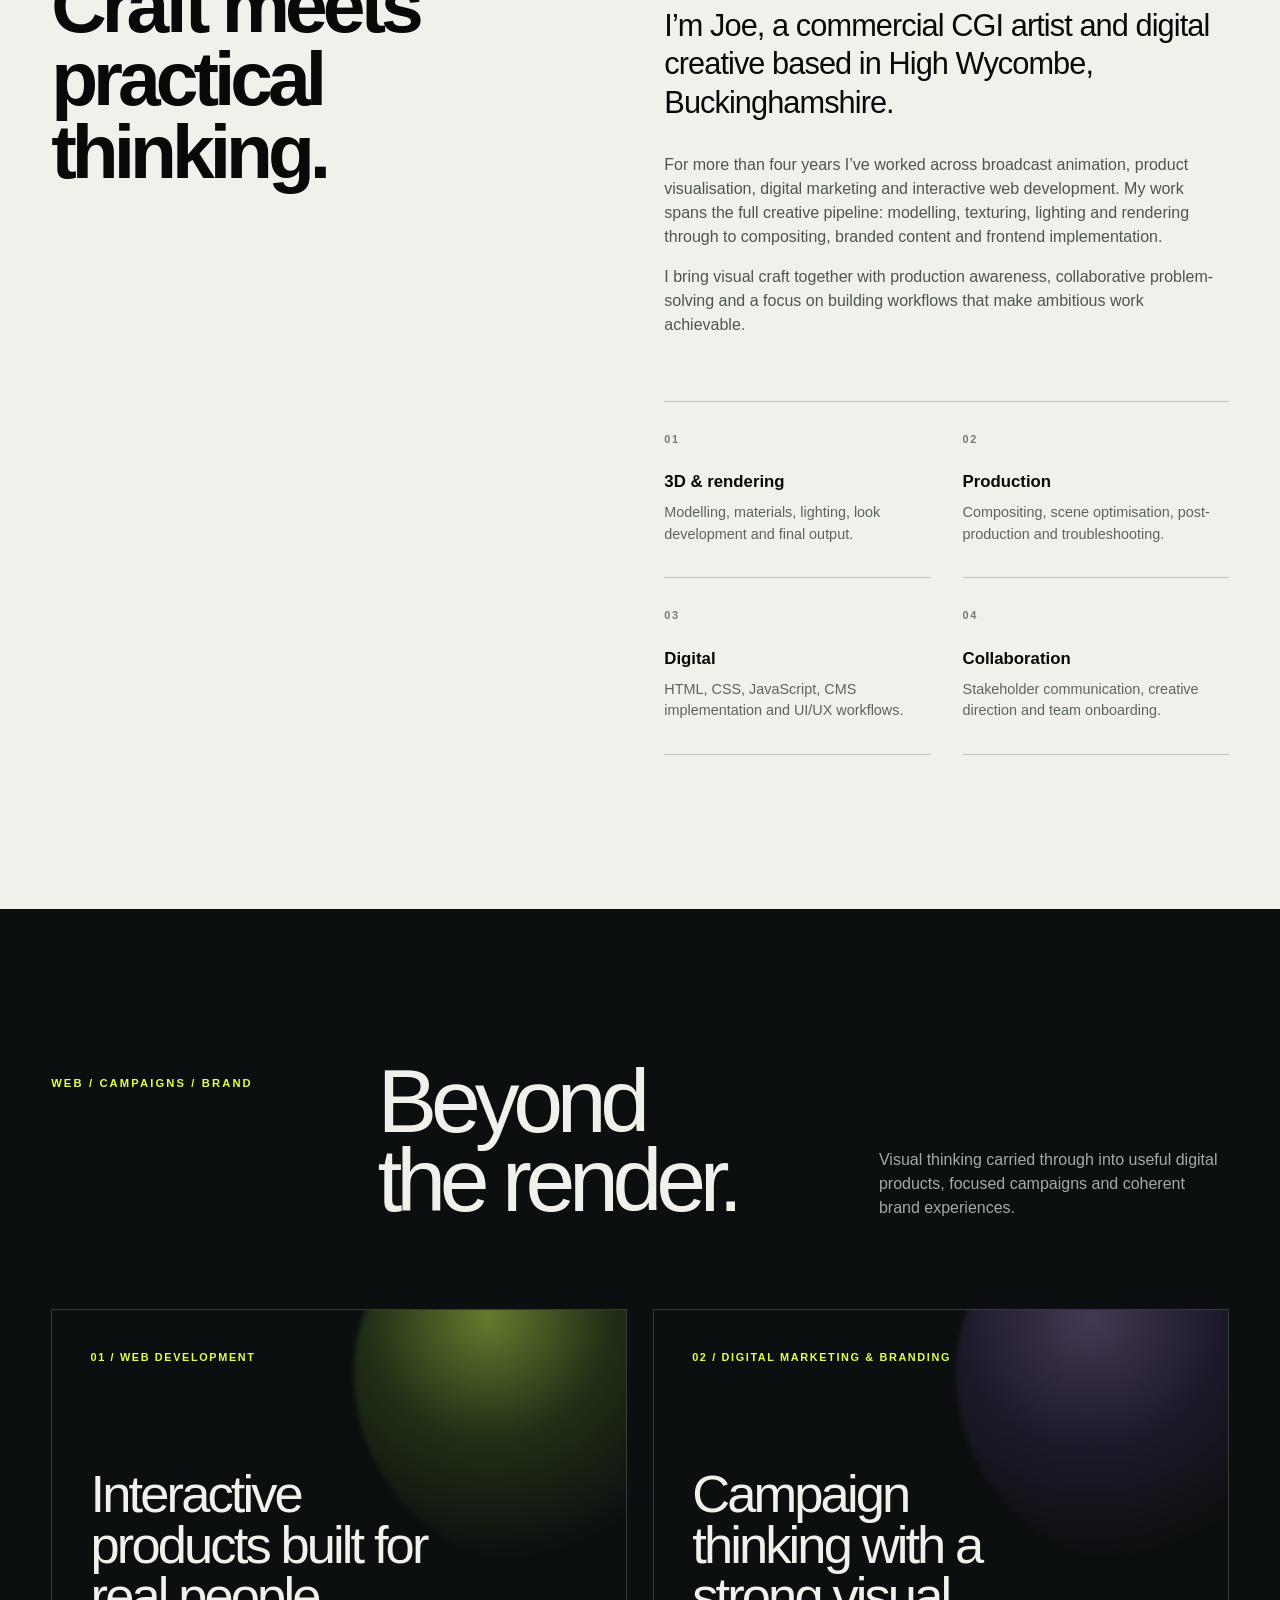
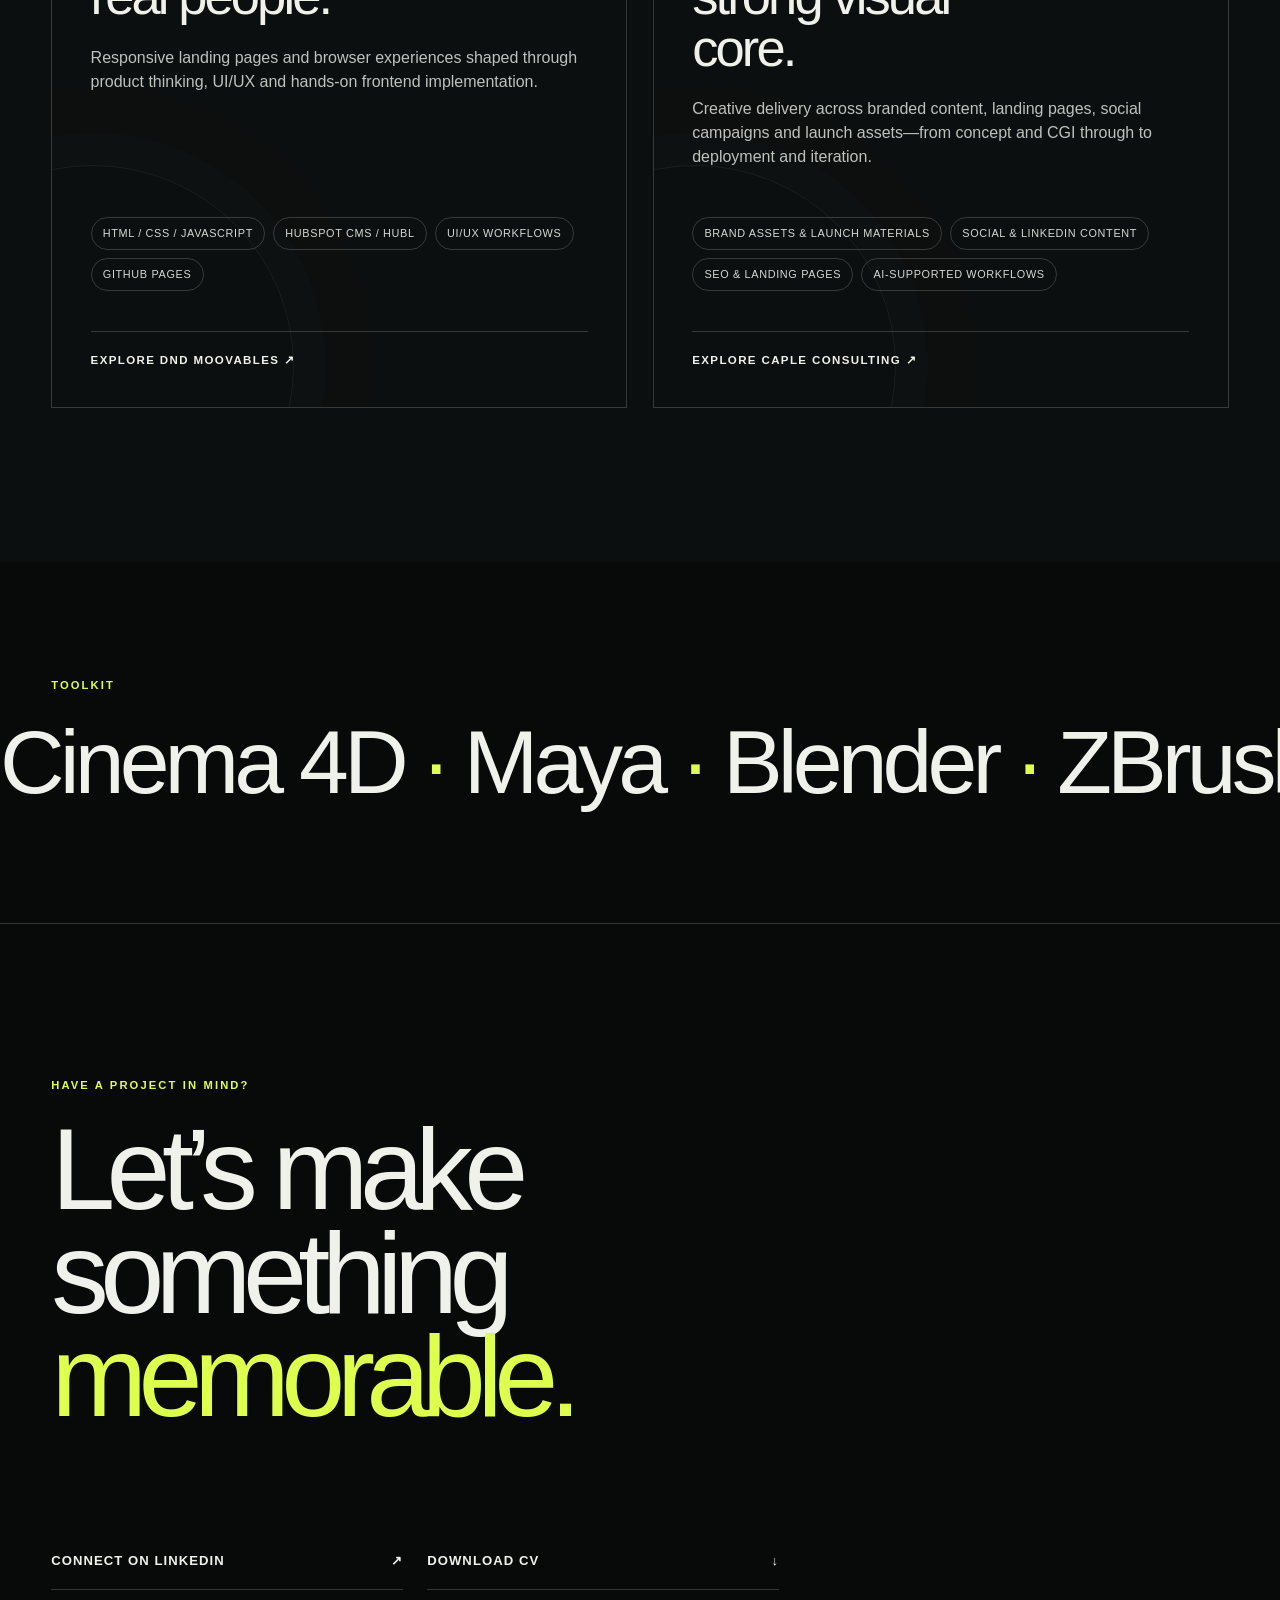
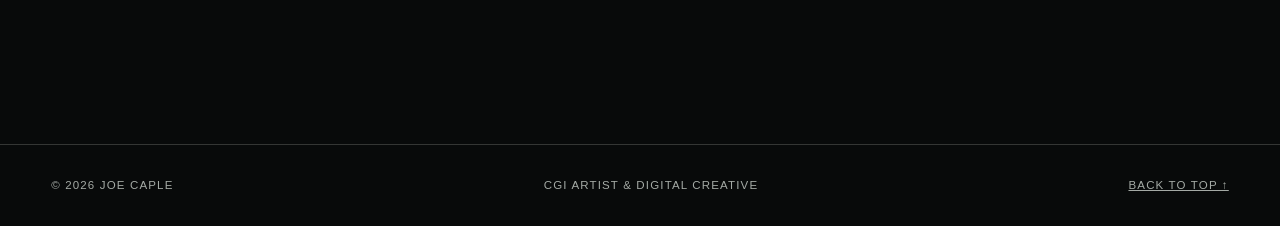
==== commit ceaff57e: "Add files via upload" ====
--- a/index.html
+++ b/index.html
@@ -27,13 +27,15 @@
 
   <main>
     <section class="hero" aria-labelledby="hero-title">
+      <div class="hero-banner" aria-hidden="true">
+        <img src="assets/hero-banner.webp" alt="">
+      </div>
       <p class="eyebrow reveal">CGI artist / digital creative</p>
       <h1 id="hero-title" class="hero-title reveal">Ideas, built<br>in <span>three dimensions.</span></h1>
       <div class="hero-foot reveal">
         <p>Modelling, lighting, rendering and digital experiences across broadcast, product and independent work.</p>
         <a class="round-link" href="#work" aria-label="Explore selected work"><span aria-hidden="true">↓</span></a>
       </div>
-      <div class="hero-orb" aria-hidden="true"></div>
     </section>
 
     <section id="work" class="work" aria-labelledby="work-title">
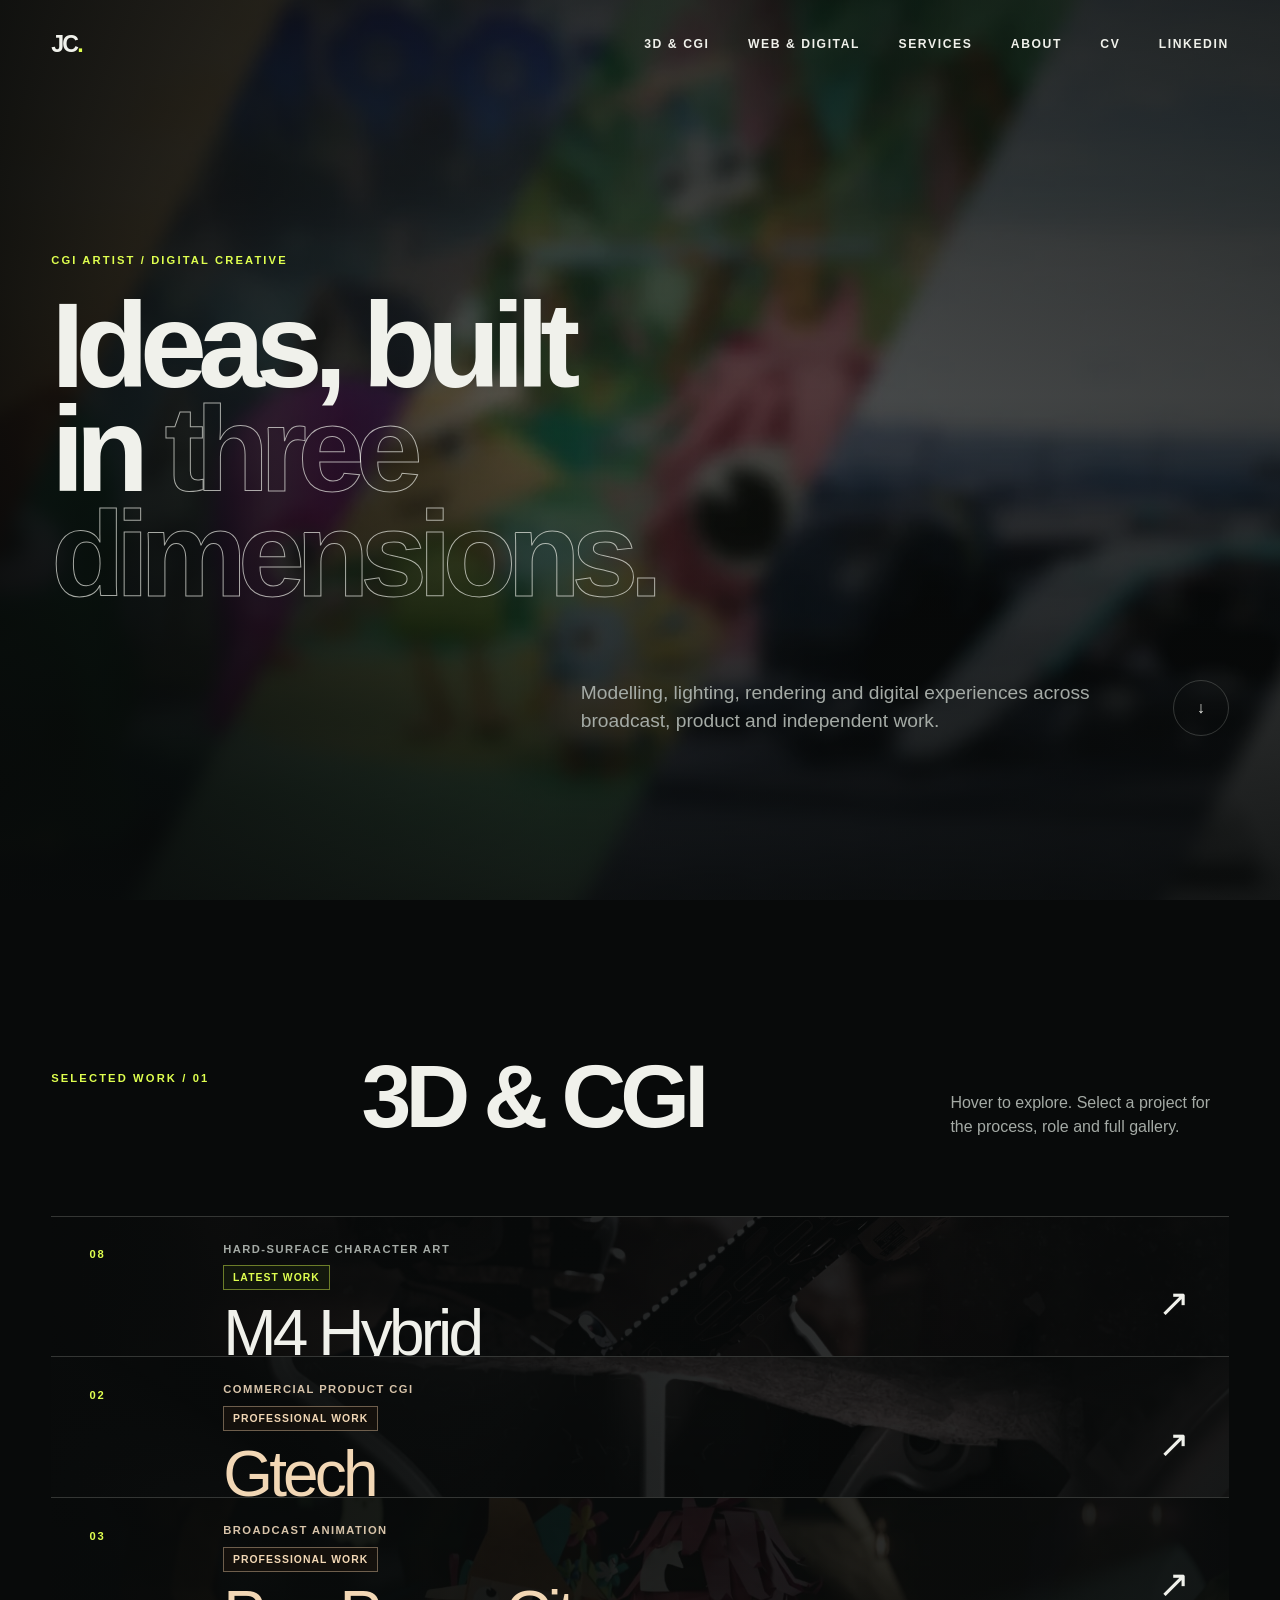
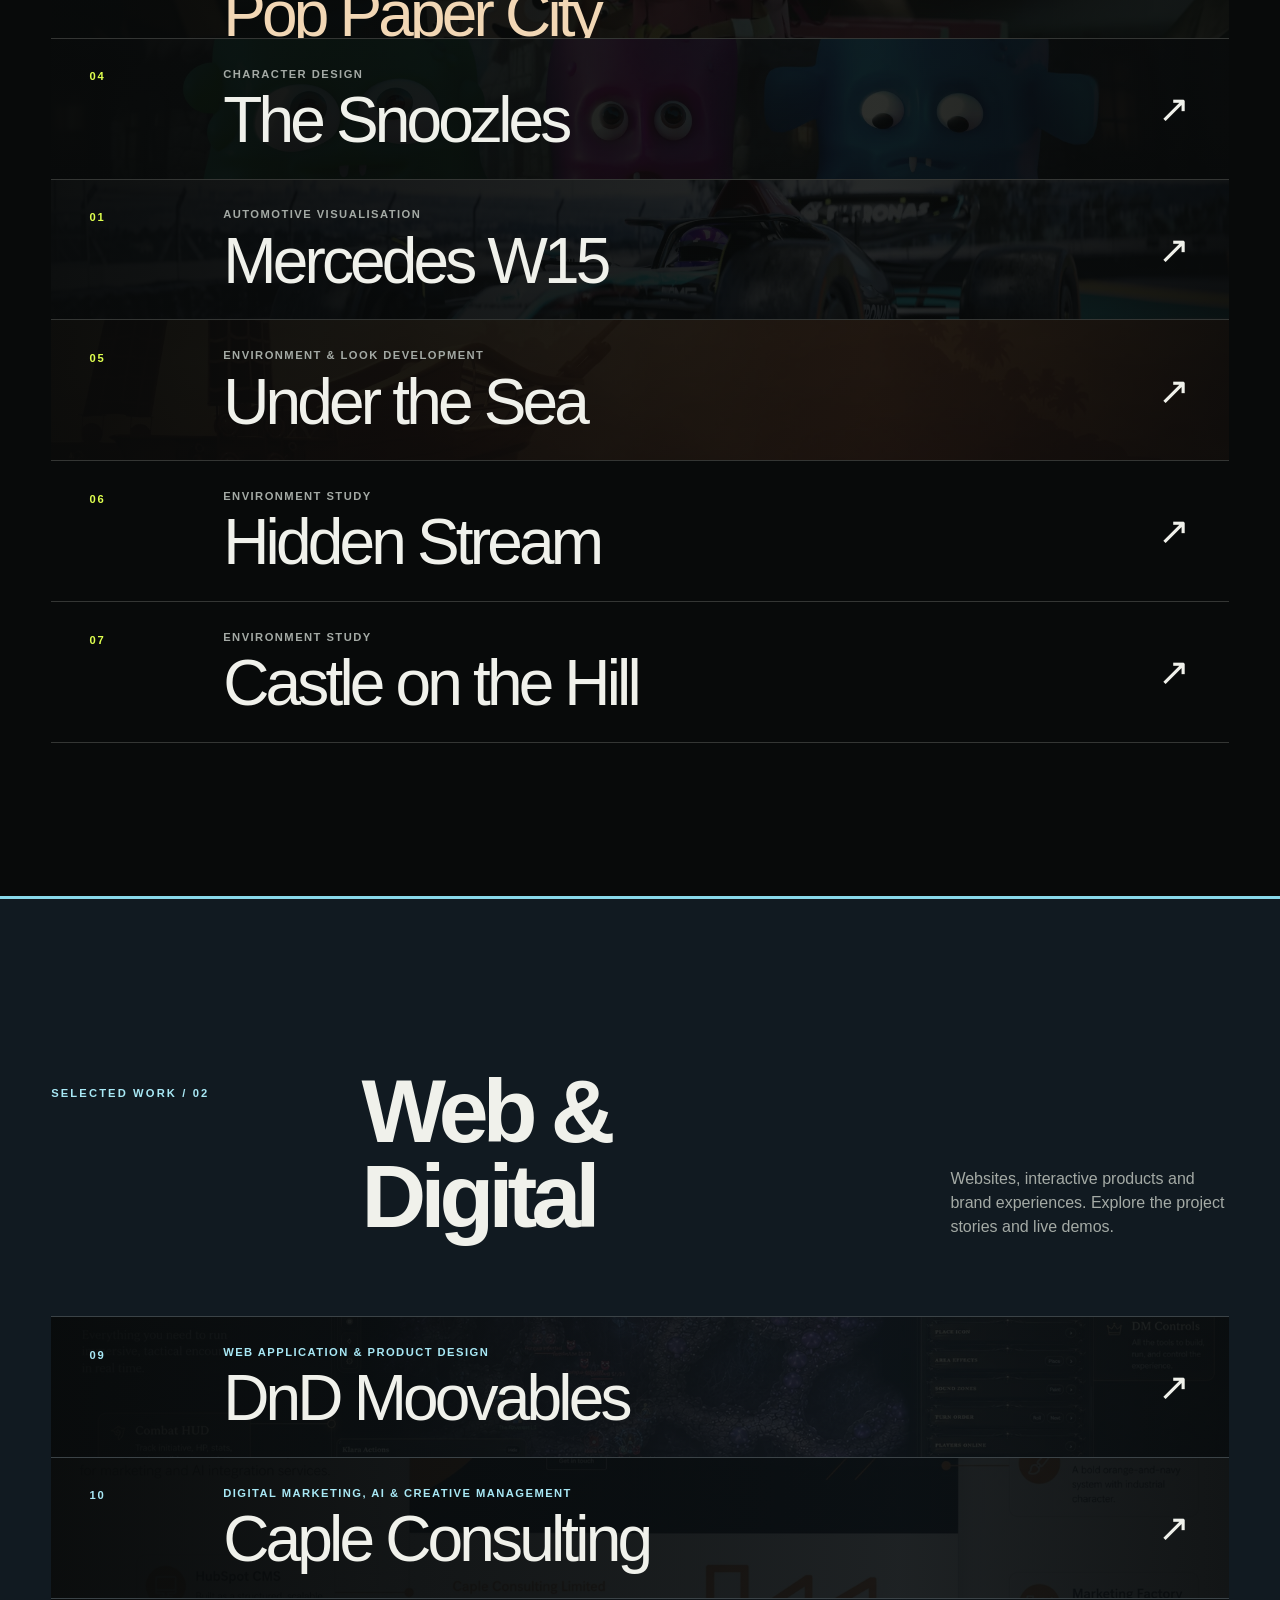
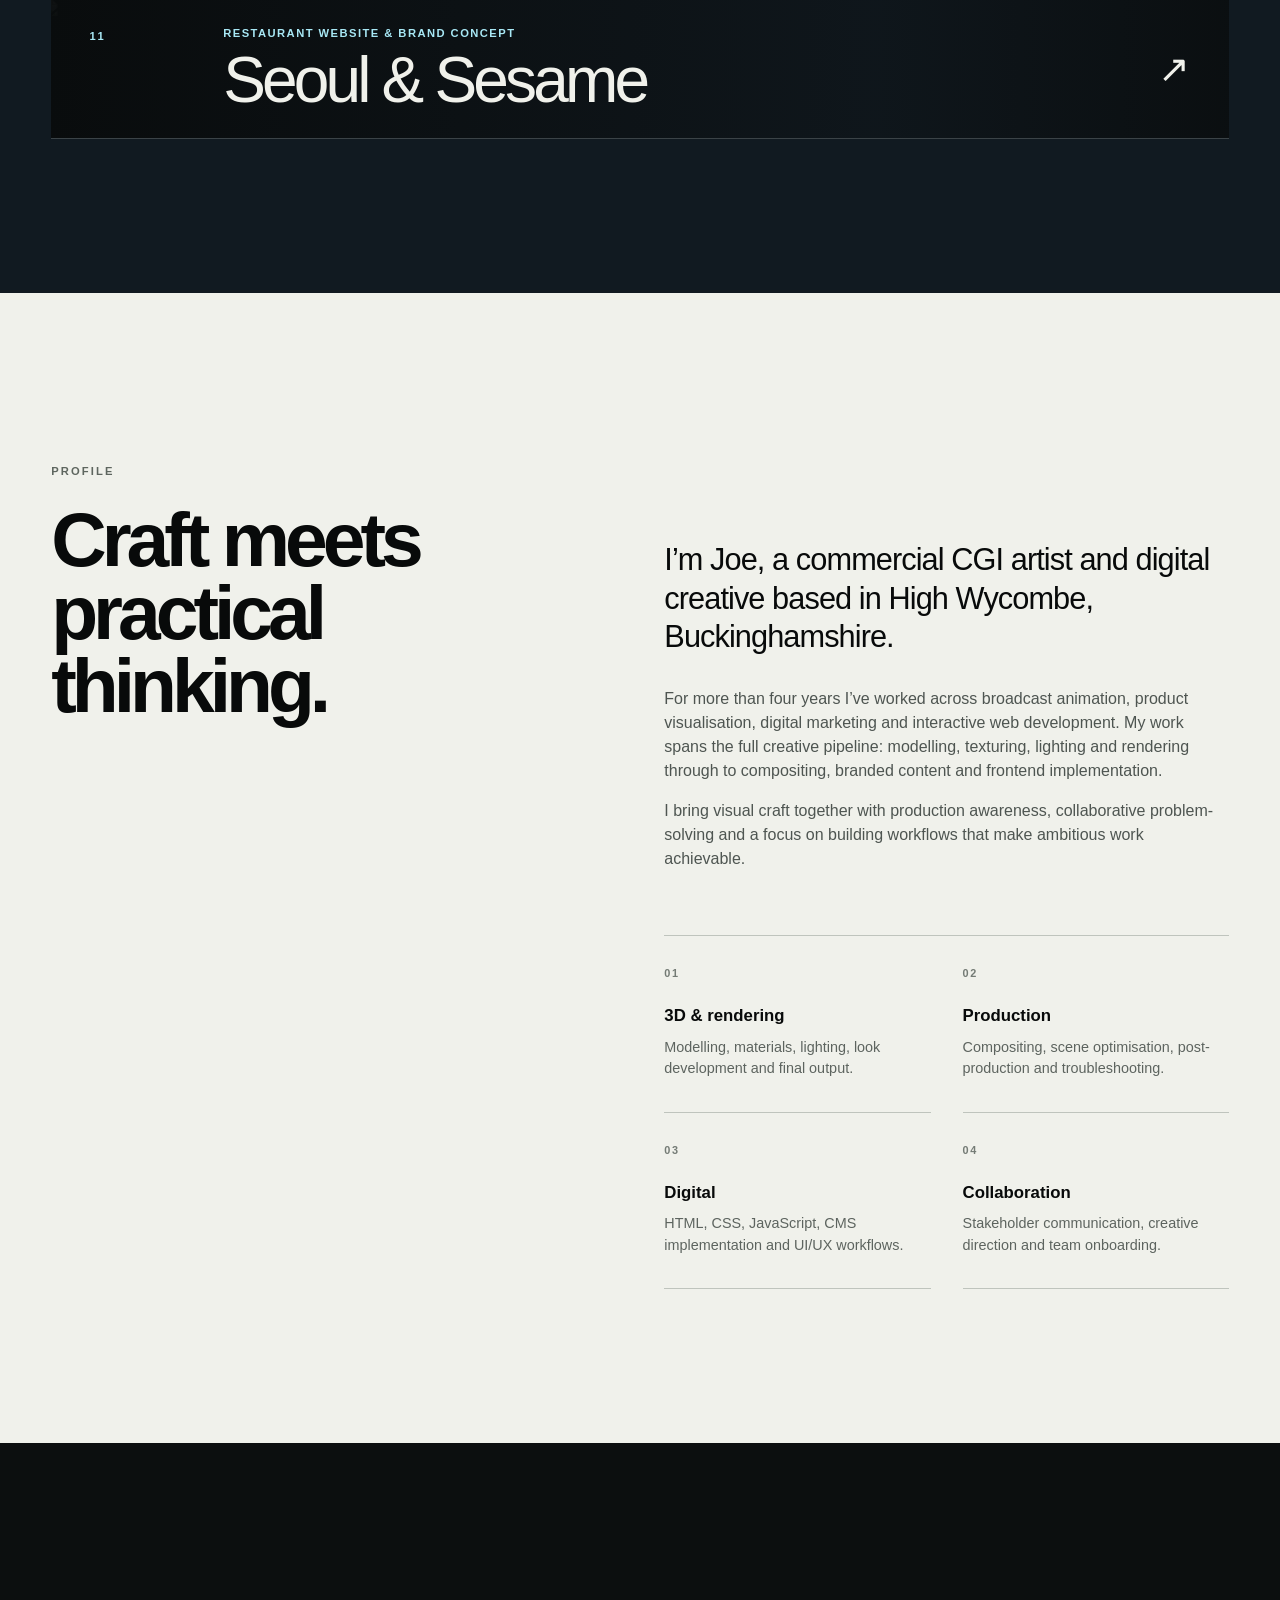
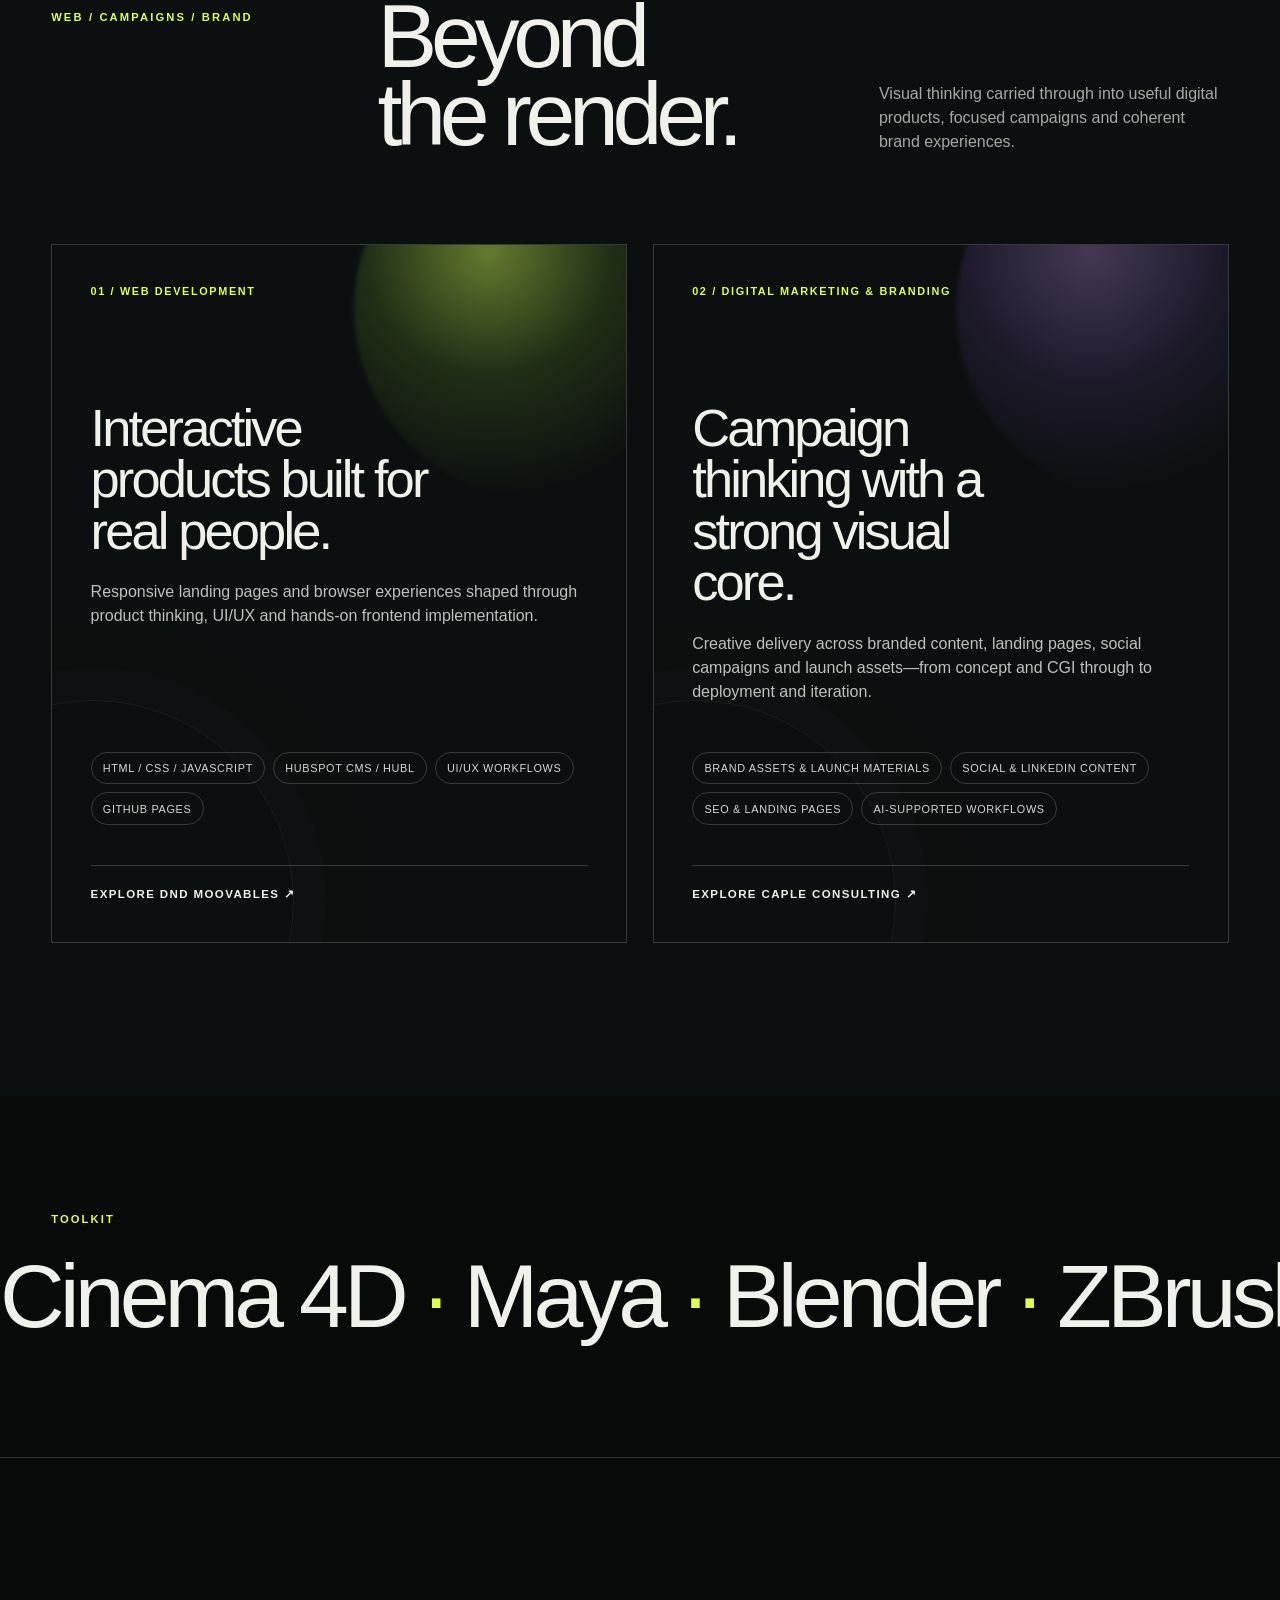
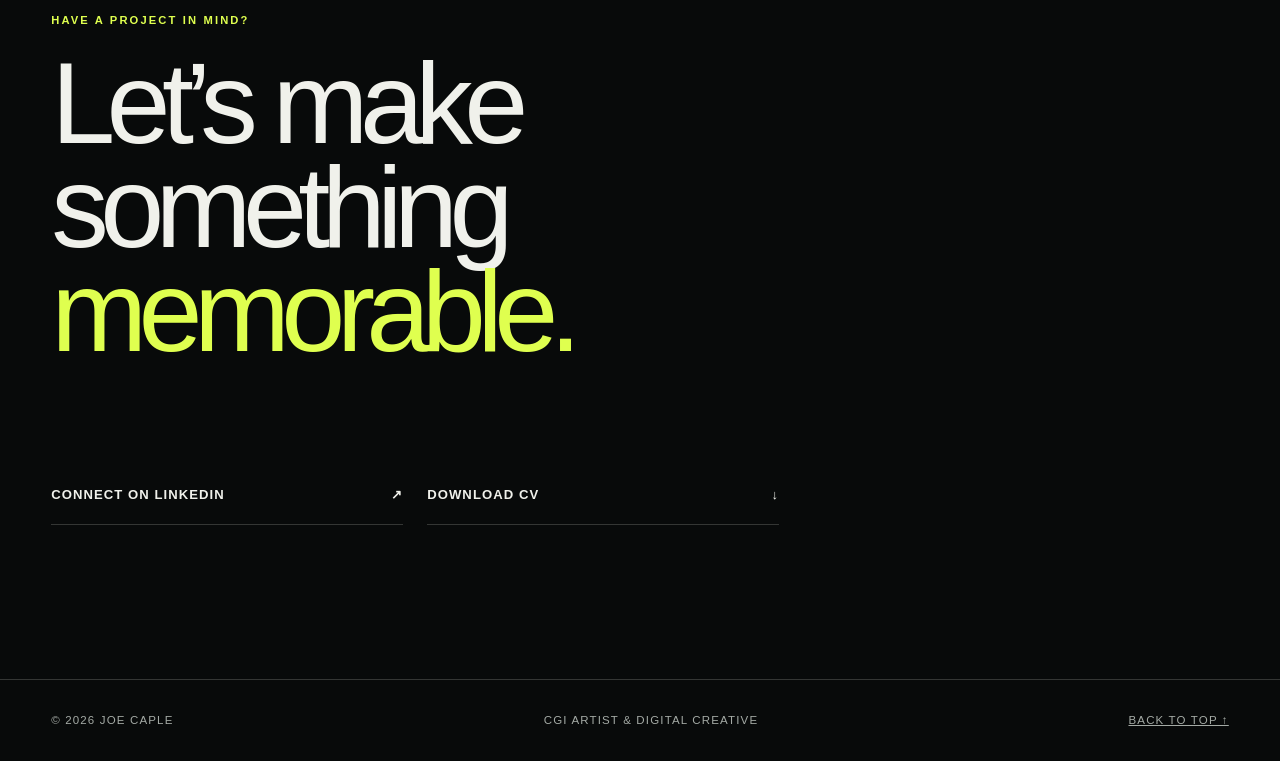
==== commit 5f2381a0: "Refresh portfolio sections, project ordering and embedded previews" ====
--- a/index.html
+++ b/index.html
@@ -17,7 +17,8 @@
     <a class="wordmark" href="index.html" aria-label="Joe Caple, home">JC<span>.</span></a>
     <button class="menu-toggle" type="button" aria-expanded="false" aria-controls="site-nav">Menu</button>
     <nav id="site-nav" class="site-nav" aria-label="Primary navigation">
-      <a href="#work">Work</a>
+      <a href="#work">3D & CGI</a>
+      <a href="#web-work">Web & Digital</a>
       <a href="#services">Services</a>
       <a href="#about">About</a>
       <a href="assets/joe-caple-cv.pdf">CV</a>
@@ -40,11 +41,20 @@
 
     <section id="work" class="work" aria-labelledby="work-title">
       <div class="section-heading reveal">
-        <p class="eyebrow">Selected work / 01-10</p>
-        <h2 id="work-title">Projects</h2>
+        <p class="eyebrow">Selected work / 01</p>
+        <h2 id="work-title">3D & CGI</h2>
         <p>Hover to explore. Select a project for the process, role and full gallery.</p>
       </div>
       <div id="project-list" class="project-list"></div>
+    </section>
+
+    <section id="web-work" class="work web-work" aria-labelledby="web-work-title">
+      <div class="section-heading reveal">
+        <p class="eyebrow">Selected work / 02</p>
+        <h2 id="web-work-title">Web &<br>Digital</h2>
+        <p>Websites, interactive products and brand experiences. Explore the project stories and live demos.</p>
+      </div>
+      <div id="web-project-list" class="project-list"></div>
     </section>
 
     <section id="about" class="about" aria-labelledby="about-title">
--- a/css/styles.css
+++ b/css/styles.css
@@ -98,7 +98,7 @@
   justify-content: center;
   overflow: hidden;
   padding: calc(var(--header-h) + 3rem) var(--page-pad) 3rem;
-  background: radial-gradient(circle at 76% 45%, #202727 0, #0e1111 30%, var(--ink) 67%);
+  background: var(--ink);
 }
 .hero::before {
   position: absolute;
@@ -108,6 +108,32 @@
   pointer-events: none;
   background-image: url("data:image/svg+xml,%3Csvg viewBox='0 0 180 180' xmlns='http://www.w3.org/2000/svg'%3E%3Cfilter id='n'%3E%3CfeTurbulence type='fractalNoise' baseFrequency='.75' numOctaves='4' stitchTiles='stitch'/%3E%3C/filter%3E%3Crect width='100%25' height='100%25' filter='url(%23n)' opacity='.18'/%3E%3C/svg%3E");
 }
+.hero-banner {
+  position: absolute;
+  z-index: 0;
+  inset: 0;
+  overflow: hidden;
+  background: #0a0d0d;
+}
+.hero-banner::after {
+  position: absolute;
+  content: "";
+  inset: 0;
+  background:
+    linear-gradient(90deg, rgba(8,10,10,.92) 0%, rgba(8,10,10,.56) 43%, rgba(8,10,10,.7) 100%),
+    linear-gradient(0deg, rgba(8,10,10,.78) 0%, rgba(8,10,10,.05) 56%, rgba(8,10,10,.45) 100%);
+}
+.hero-banner img {
+  height: 100%;
+  object-fit: cover;
+  object-position: center;
+  opacity: .82;
+  filter: saturate(.78) contrast(1.08);
+  transform: scale(1.035);
+  animation: hero-drift 18s ease-in-out infinite alternate;
+}
+@keyframes hero-drift { to { transform: scale(1.07) translateX(-.8%); } }
+.hero > .eyebrow { z-index: 2; }
 .eyebrow {
   position: relative;
   margin: 0 0 1.5rem;
@@ -152,19 +178,6 @@
   transition: color .3s, background .3s, transform .3s;
 }
 .round-link:hover { color: var(--ink); background: var(--accent); transform: translateY(.3rem); }
-.hero-orb {
-  position: absolute;
-  z-index: 1;
-  top: 19%;
-  right: 7%;
-  width: clamp(12rem, 28vw, 28rem);
-  aspect-ratio: 1;
-  border-radius: 50%;
-  opacity: .7;
-  background: radial-gradient(circle at 34% 30%, #667276, #232929 42%, #0a0d0d 72%);
-  box-shadow: inset -2rem -2rem 6rem #020303, 0 2rem 8rem #050707;
-}
-
 .work { padding: clamp(6rem, 12vw, 11rem) var(--page-pad); }
 .section-heading {
   display: grid;
@@ -206,6 +219,10 @@
 .project-strip[href*="caple-consulting"] .project-shade { background: linear-gradient(90deg, rgba(8,10,10,.95), rgba(8,10,10,.62) 72%, rgba(8,10,10,.82)); }
 .project-number { align-self: start; padding-top: .35rem; color: var(--accent); font-size: .7rem; font-weight: 800; letter-spacing: .16em; }
 .project-meta { display: flex; flex-direction: column; min-width: 0; }
+.work-tag { align-self:flex-start; padding:.3rem .55rem; margin:.15rem 0 .65rem; border:1px solid #e9cba56b; background:#17120dcc; color:#f2d7b5; font-size:.65rem; font-weight:700; line-height:1.3; letter-spacing:.1em; text-transform:uppercase; }
+.work-tag-latest { color:var(--accent); border-color:#dfff4f70; background:#151b0dcc; }
+.project-strip.is-professional .project-meta strong { color:#f2d7b5; }
+.project-strip.is-professional .project-category { color:#d8c4aa; }
 .project-category { margin-bottom: .35rem; color: var(--muted); font-size: .7rem; font-weight: 700; letter-spacing: .13em; text-transform: uppercase; }
 .project-meta strong { font-size: clamp(2rem, 5vw, 5rem); font-weight: 500; line-height: 1; letter-spacing: -.06em; }
 .project-intro {
@@ -431,14 +448,47 @@
 .project-pagination span { color: var(--accent); font-size: .68rem; font-weight: 800; letter-spacing: .15em; text-transform: uppercase; }
 .project-pagination strong { margin-top: .5rem; font-size: clamp(1.5rem, 3vw, 3rem); font-weight: 500; letter-spacing: -.045em; }
 
+.cerus-hero-link { display: inline-flex; align-items: center; gap: 2rem; margin-top: 1.5rem; padding: 1rem 1.3rem; background: #a52e37; color: #fff; text-decoration: none; font-size: .78rem; font-weight: 700; }
+.cerus-feature { padding-top: clamp(2rem, 5vw, 5rem); }
+.cerus-feature-link { position: relative; display: flex; align-items: end; min-height: clamp(34rem, 48vw, 48rem); overflow: hidden; background: #0d1720; color: #f0f1eb; text-decoration: none; border-top: 3px solid #b84049; }
+.cerus-feature-link > img { position: absolute; inset: 0; width: 100%; height: 100%; object-fit: cover; transition: transform .8s var(--ease); }
+.cerus-feature-link::after { content: ""; position: absolute; inset: 0; background: linear-gradient(90deg, rgba(4,9,15,.91), rgba(4,9,15,.38) 65%, rgba(4,9,15,.12)), linear-gradient(0deg, #080e16, transparent 65%); }
+.cerus-feature-copy { position: relative; z-index: 1; padding: clamp(1.5rem, 4vw, 4rem); padding-bottom: 6rem; max-width: 48rem; }
+.cerus-feature-copy .eyebrow { color: #f19ca3; }
+.cerus-feature-copy h2 { margin: 1.5rem 0; font-size: clamp(3.1rem, 7vw, 7rem); line-height: .91; letter-spacing: -.055em; }
+.cerus-feature-copy > p:not(.eyebrow) { max-width: 32rem; color: #cad3dc; }
+.cerus-feature-cta { display: inline-flex; gap: 2rem; padding-bottom: .7rem; margin-top: 1.5rem; border-bottom: 1px solid #ee8e97; font-size: .9rem; font-weight: 700; }
+.cerus-feature-stages { position: absolute; z-index: 1; bottom: 0; left: 0; right: 0; display: flex; justify-content: space-between; gap: 1rem; padding: 1.3rem clamp(1.5rem, 4vw, 4rem); border-top: 1px solid #ffffff26; font-size: .6rem; letter-spacing: .1em; text-transform: uppercase; color: #b9c7d4; }
+.cerus-feature-link:hover > img { transform: scale(1.025); }
+.cerus-feature-link:focus-visible, .cerus-hero-link:focus-visible { outline: 3px solid var(--accent); outline-offset: 5px; }
+
+.campaign-playback { margin-top:1rem; padding:.8rem 1.2rem; border:1px solid #ffffff80; background:#080a0acc; color:#fff; cursor:pointer; font:inherit; }
+.campaign-playback:focus-visible { outline:3px solid var(--accent); outline-offset:4px; }
+.live-demo { padding-top: clamp(2rem, 5vw, 5rem); }
+.live-demo-heading { display:flex; align-items:end; justify-content:space-between; flex-wrap:wrap; gap:1rem; }
+.live-demo-heading h2 { margin:.7rem 0 0; font-size:clamp(2rem,4vw,4rem); letter-spacing:-.04em; }
+.live-demo-heading > a { color:#a8e8f5; padding:.7rem 0; }
+.live-demo-hint { color:var(--muted); max-width:48rem; margin:1.5rem 0; }
+.live-demo-window { overflow:hidden; border:1px solid #40505b; border-radius:12px; background:#111a21; }
+.live-demo-bar { display:flex; gap:1.5rem; align-items:center; padding:1rem; font-size:.8rem; color:#c4d0d9; }
+.live-demo-bar > span:first-child { color:#89d9eb; letter-spacing:.2em; }
+.live-demo-window iframe { display:block; width:100%; height: min(850px, 85svh); min-height:500px; border:0; background:#8ee7f3; }
+.web-work { background: #111a21; border-top: 3px solid #89d9eb; }
+.web-work .eyebrow, .web-work .project-number, .web-work .project-category { color: #a8e8f5; }
+.web-work .section-heading { padding-top: 1rem; }
+#work, #web-work { scroll-margin-top: var(--header-h); }
+
 @media (max-width: 800px) {
+  .cerus-feature-stages { flex-wrap: wrap; justify-content: flex-start; gap: .6rem 1.1rem; }
+  .cerus-feature-copy { padding-bottom: 7rem; }
   :root { --header-h: 4.5rem; }
   .menu-toggle { display: block; padding: .4rem 0; border: 0; color: var(--paper); background: none; font-size: .7rem; font-weight: 800; letter-spacing: .14em; text-transform: uppercase; }
   .site-nav:not(.project-nav) { position: absolute; top: var(--header-h); right: var(--page-pad); display: none; flex-direction: column; min-width: 12rem; gap: 1.25rem; padding: 1.5rem; background: rgba(16,19,19,.98); border: 1px solid var(--line); }
   .site-nav.is-open { display: flex; }
   .project-nav a:nth-child(2) { display: none; }
   .hero { min-height: 800px; justify-content: flex-end; }
-  .hero-orb { top: 16%; right: -5%; width: 60vw; }
+  .hero-banner img { object-position: 57% center; opacity: .68; }
+  .hero-banner::after { background: linear-gradient(0deg, rgba(8,10,10,.88), rgba(8,10,10,.42) 55%, rgba(8,10,10,.62)); }
   .hero-title { font-size: clamp(3.15rem, 13.5vw, 5.7rem); }
   .hero-foot { display: block; margin: 3rem 0 0; }
   .round-link { margin: 2rem 0 0; }
